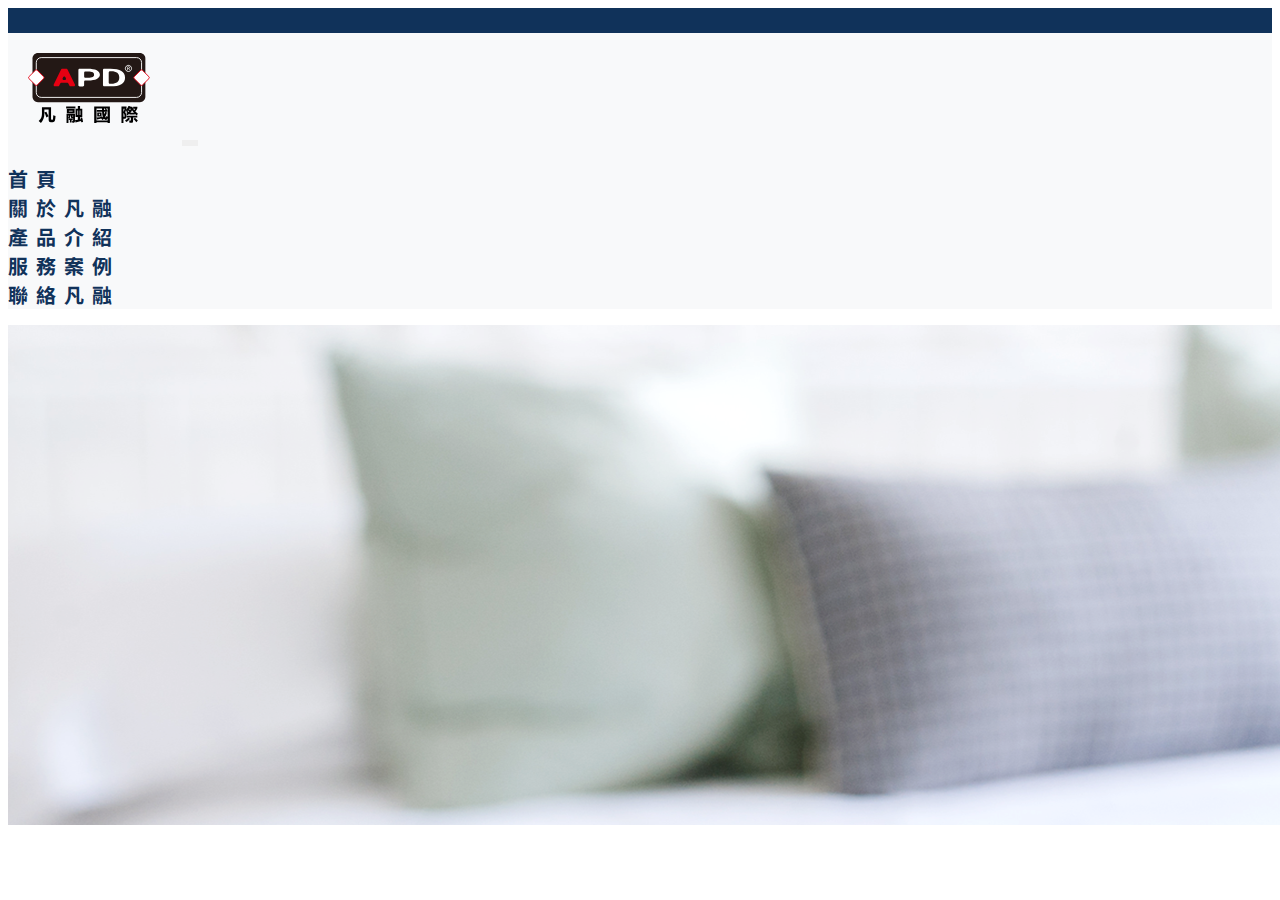
==== fanrong_about.html @ 2f9381a9 "1020 首頁電腦版完成" ====
<!DOCTYPE html>
<html lang="en">
  <head>
    <meta charset="UTF-8" />
    <meta name="viewport" content="width=device-width, initial-scale=1.0" />
    <link rel="stylesheet" href="./css/reset.css" />
    <link rel="preconnect" href="https://fonts.googleapis.com" />
    <link rel="preconnect" href="https://fonts.gstatic.com" crossorigin />
    <link
      href="https://fonts.googleapis.com/css2?family=Noto+Sans+TC:wght@300&display=swap"
      rel="stylesheet"
    />
    <link
      href="https://cdn.jsdelivr.net/npm/bootstrap@5.1.1/dist/css/bootstrap.min.css"
      rel="stylesheet"
      integrity="sha384-F3w7mX95PdgyTmZZMECAngseQB83DfGTowi0iMjiWaeVhAn4FJkqJByhZMI3AhiU"
      crossorigin="anonymous"
    />
    <link rel="stylesheet" href="./css/style.css" />
    <title>Document</title>
  </head>
  <body>
    <header>
      <div class="media_block">
        <div class="media_icon_top">
          <div>
            <a
              href="mailto:fanrong@fanrong.com.tw?subject=Feedback&body=Message"
              target="_blank"
            >
              <img src="./image/icon_letter.svg" alt="" />
            </a>
            <a href="https://maps.app.goo.gl/2EMKwdo58CiQbgun8" target="_blank">
              <img src="./image/icon_map.svg" alt="" />
            </a>
          </div>
          <div>
            <a
              href="https://www.facebook.com/profile.php?id=100057497887200&mibextid=LQQJ4d"
              target="_blank"
            >
              <img src="./image/icon_fb.svg" alt="" />
            </a>
            <a href="https://line.me/ti/p/~@a15678" target="_blank">
              <img src="./image/icon_line.svg" alt="" />
            </a>
            <a href="tel:0229015678" target="_blank">
              <img src="./image/icon_phone.svg" alt="" />
            </a>
          </div>
        </div>
      </div>

      <div class="navbar_block">
        <nav class="navbar navbar-expand-lg navbar-light bg-light">
          <div class="container-fluid">
            <a class="navbar-brand" href="#">
              <img src="./image/logo_header.svg" alt="" class="logo_top" />
            </a>
            <button
              class="navbar-toggler"
              type="button"
              data-bs-toggle="collapse"
              data-bs-target="#navbarNav"
              aria-controls="navbarNav"
              aria-expanded="false"
              aria-label="Toggle navigation"
            >
              <span class="navbar-toggler-icon"></span>
            </button>
            <div class="collapse navbar-collapse navbar" id="navbarNav">
              <ul class="navbar-nav">
                <li class="nav-item">
                  <a class="nav-link" href="fanrong_index..html">首頁</a>
                </li>
                <li class="nav-item">
                  <a class="nav-link" href="fanrong_about.html">關於凡融</a>
                </li>
                <li class="nav-item">
                  <a class="nav-link" href="fanrong_product.html">產品介紹</a>
                </li>
                <li class="nav-item">
                  <a class="nav-link" href="fanrong_service.html">服務案例</a>
                </li>
                <li class="nav-item">
                  <a class="nav-link" href="fanrong_contact.html">聯絡凡融</a>
                </li>
              </ul>
            </div>
          </div>
        </nav>
      </div>
    </header>

    <article>
      <!-- topBanner -->
      <section>
        <div class="allbanner">
          <div class="banner_img">
            <img src="./image/about_bg.png" alt="" />
          </div>
        </div>
      </section>
    </article>
  </body>
</html>
---- css/style.css ----
body {
  font-family: "Noto Sans TC", sans-serif;
  letter-spacing: 0.5rem;
  color: #10325a;
  /* background-color: #F8F9FA; */
}

header {
  /* background-color: #10325a; */
}

ol,
ul {
  padding: 0rem;
}

h4,
h5,
h6,
p {
  margin-top: 0;
  font-weight: bolder;
  margin-bottom: 0rem;
}

a{
  text-decoration: none;
}

a:hover{
  color: #5C636A;
}


.media_block {
  background-color: #10325a;
}

.navbar_block {
  background: #f8f9fa;
}

.navbar {
  width: 100%;
  /* max-width: 1600px; */
  /* margin: 0px 20px; */
}

.media_icon_top {
  width: 100%;
  /* background-color: rgb(241, 114, 114); */
  margin: 0px auto;
  display: flex;
  align-items: center;
  max-width: 1600px;
  justify-content: space-between;
}

.media_icon_top img {
  margin: 10px 10px;
  width: 27px;
}

.navbar {
}

.logo_top {
  height: 70px;
  margin: 20px;
}

.container-fluid {
  max-width: 1600px;
}

.navbar-expand-lg .navbar-collapse {
  justify-content: flex-end;
}

.navbar-light .navbar-nav .nav-link {
  color: #10325a;
  font-weight: bold;
  font-size: 20px;
}

.navbar-light .navbar-toggler-icon {
  background-image: url(../image/navbar.svg);
}

.navbar-light .navbar-toggler {
  color: rgba(0, 0, 0, 0);
  border-color: rgba(0, 0, 0, 0);
}

.container,
.container-fluid,
.container-lg,
.container-md,
.container-sm,
.container-xl,
.container-xxl {
  padding-right: var(--bs-gutter-x, 0rem);
  padding-left: var(--bs-gutter-x, 0rem);
}


/* content */

.line_blue_lg {
  background: #10325a;
  width: 330px;
  height: 6px;
}

.line_blue_md{
  background: #10325a;
  width: 218px;
  height: 6px;
}

.line_blue_st{
  background: #10325a;
  width: 130px;
  height: 2px;
}


/* footer */

footer {
  background-color: #10325a;
}

.footer_content {
  height: 100%;
  margin: auto;
  display: flex;
  align-items: center;
  min-height: 300px;
  justify-content: space-between;
  max-width: 1600px;
}

.logo_footer {
  display: flex;
  flex-direction: column;
  gap: 20px;
  align-items: center;
  margin: 20px;
}

.footer_allitem {
  display: flex;
  gap: 80px;
}

.footer_allitem li {
  color: #fff;
}

.item_a a {
  color: #fff;
  font-weight: bold;
  text-decoration: none;
  font-size: 18px;
}

.footer_media {
  margin: 20px;
}

.footer_media img {
  margin: 5px;
  width: 27px;
}

/* RWD */
@media only screen and (max-width: 1660px) {
}

@media only screen and (max-width: 1366px) {
  .footer_allitem {
    display: flex;
    gap: 60px;
  }
}

@media only screen and (max-width: 1266px) {
  .footer_content {
    flex-direction: column;
    gap: 20px;
  }
  .logo_footer {
    flex-direction: row;
    gap: 20px;
  }
  .footer_media {
    margin: 20px;
    margin-bottom: 40px;
  }

  .footer_allitem {
    display: flex;
    gap: 20px;
  }
}

@media only screen and (device-width: 1024px) and (device-height: 720px) {
}

@media only screen and (max-width: 991px) {
  .navbar {
    display: block;
    padding-top: 0rem;
    padding-bottom: 0rem;
  }

  .nav-item {
    border-bottom: 2px solid #fff;
    line-height: 40px;
  }
  .navbar-light .navbar-nav .nav-link {
    color: #ffffff;
    text-align: center;
  }

  .navbar-nav {
    /* text-align: center; */
    /* display: flex; */
    /* flex-direction: column; */
    /* padding-left: 0; */
    /* margin-bottom: 0; */
    /* list-style: none; */
    background-color: #10325a;
    /* color: #fff; */
  }

  /* footer */
  .footer_content {
  }
}

@media only screen and (max-width: 820px) {
  .logo_top {
    height: 50px;
    margin: 10px;
  }

  .logo_footer img {
    width: 100px;
  }
}

@media only screen and (min-width: 768px) and (min-height: 1024px) {
}

@media only screen and (max-width: 769px) {
  .item_a a {
    color: #fff;
    font-weight: bold;
    text-decoration: none;
    font-size: 16px;
  }
  .footer_allitem li {
    color: #fff;
    font-size: 14px;
  }
}

@media only screen and (max-width: 680px) {
  .footer_allitem {
    flex-direction: column;
  }
}

@media only screen and (max-width: 430px) {
}
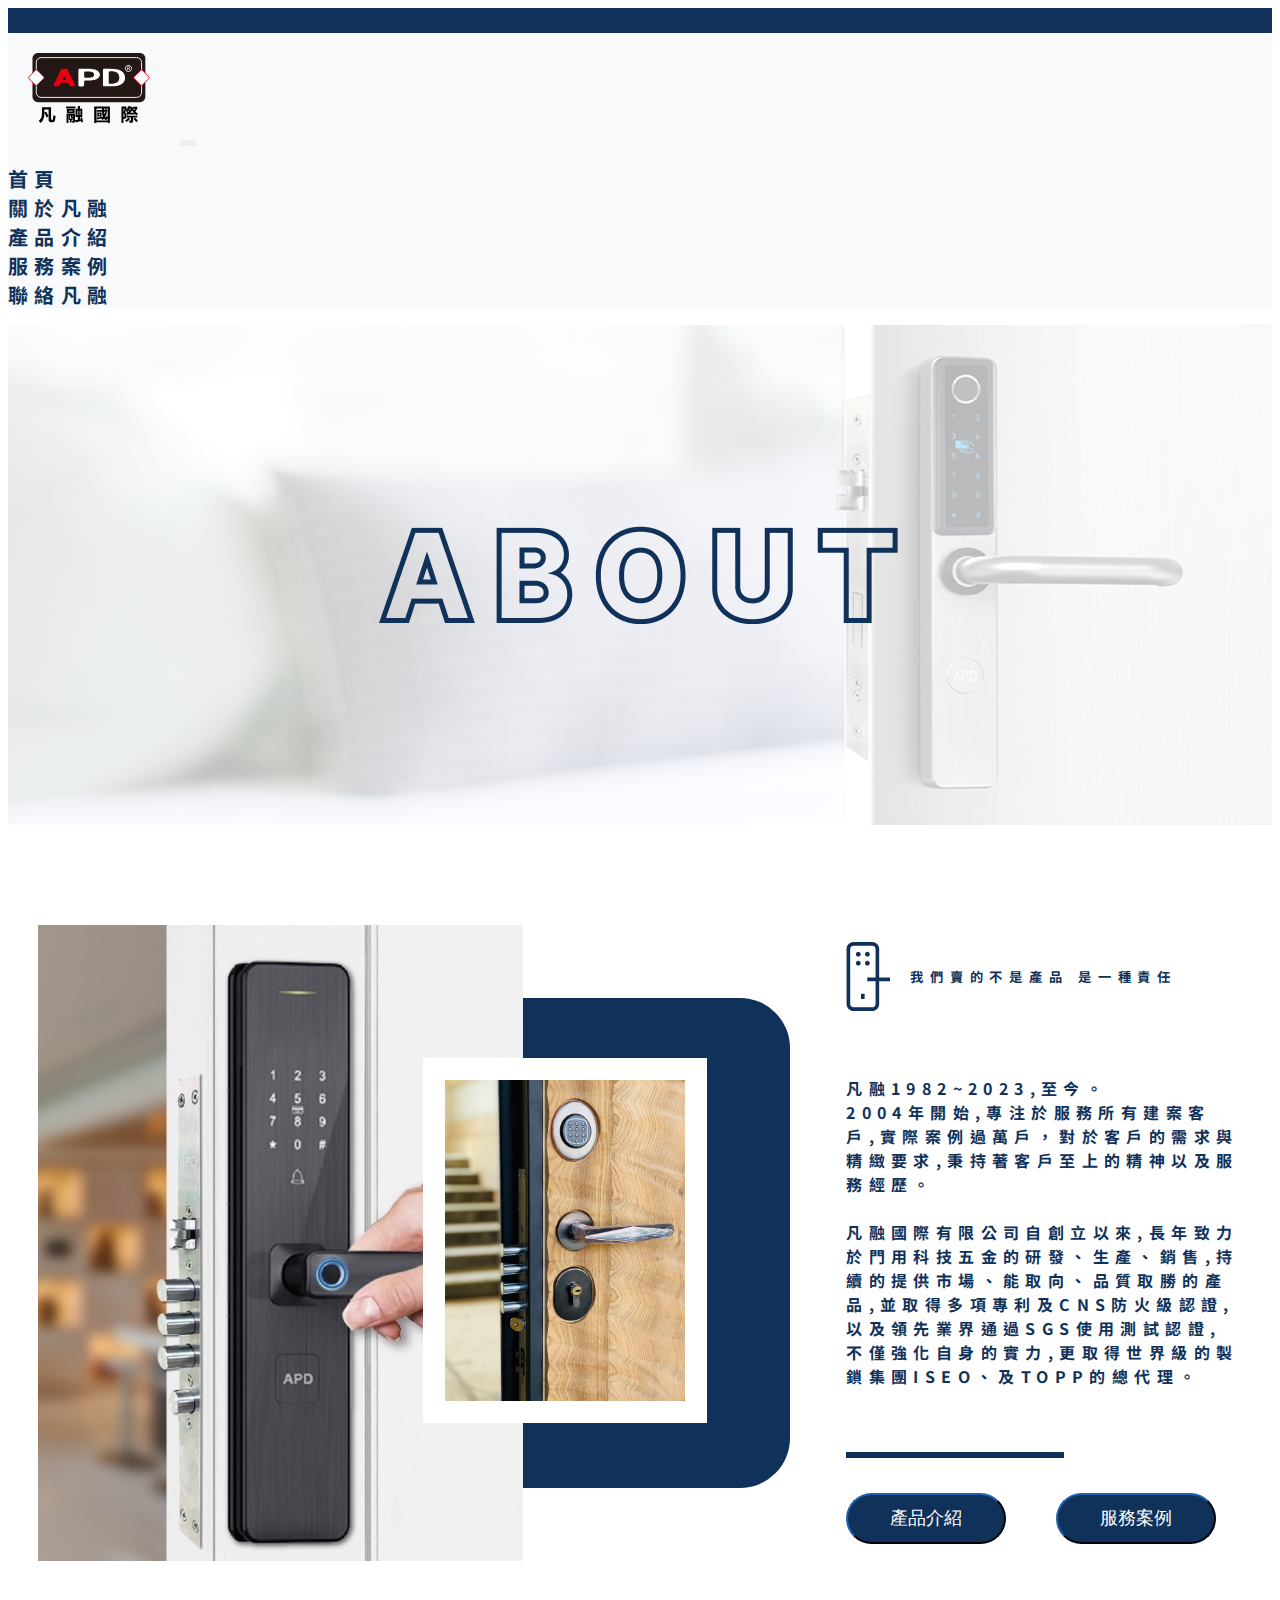
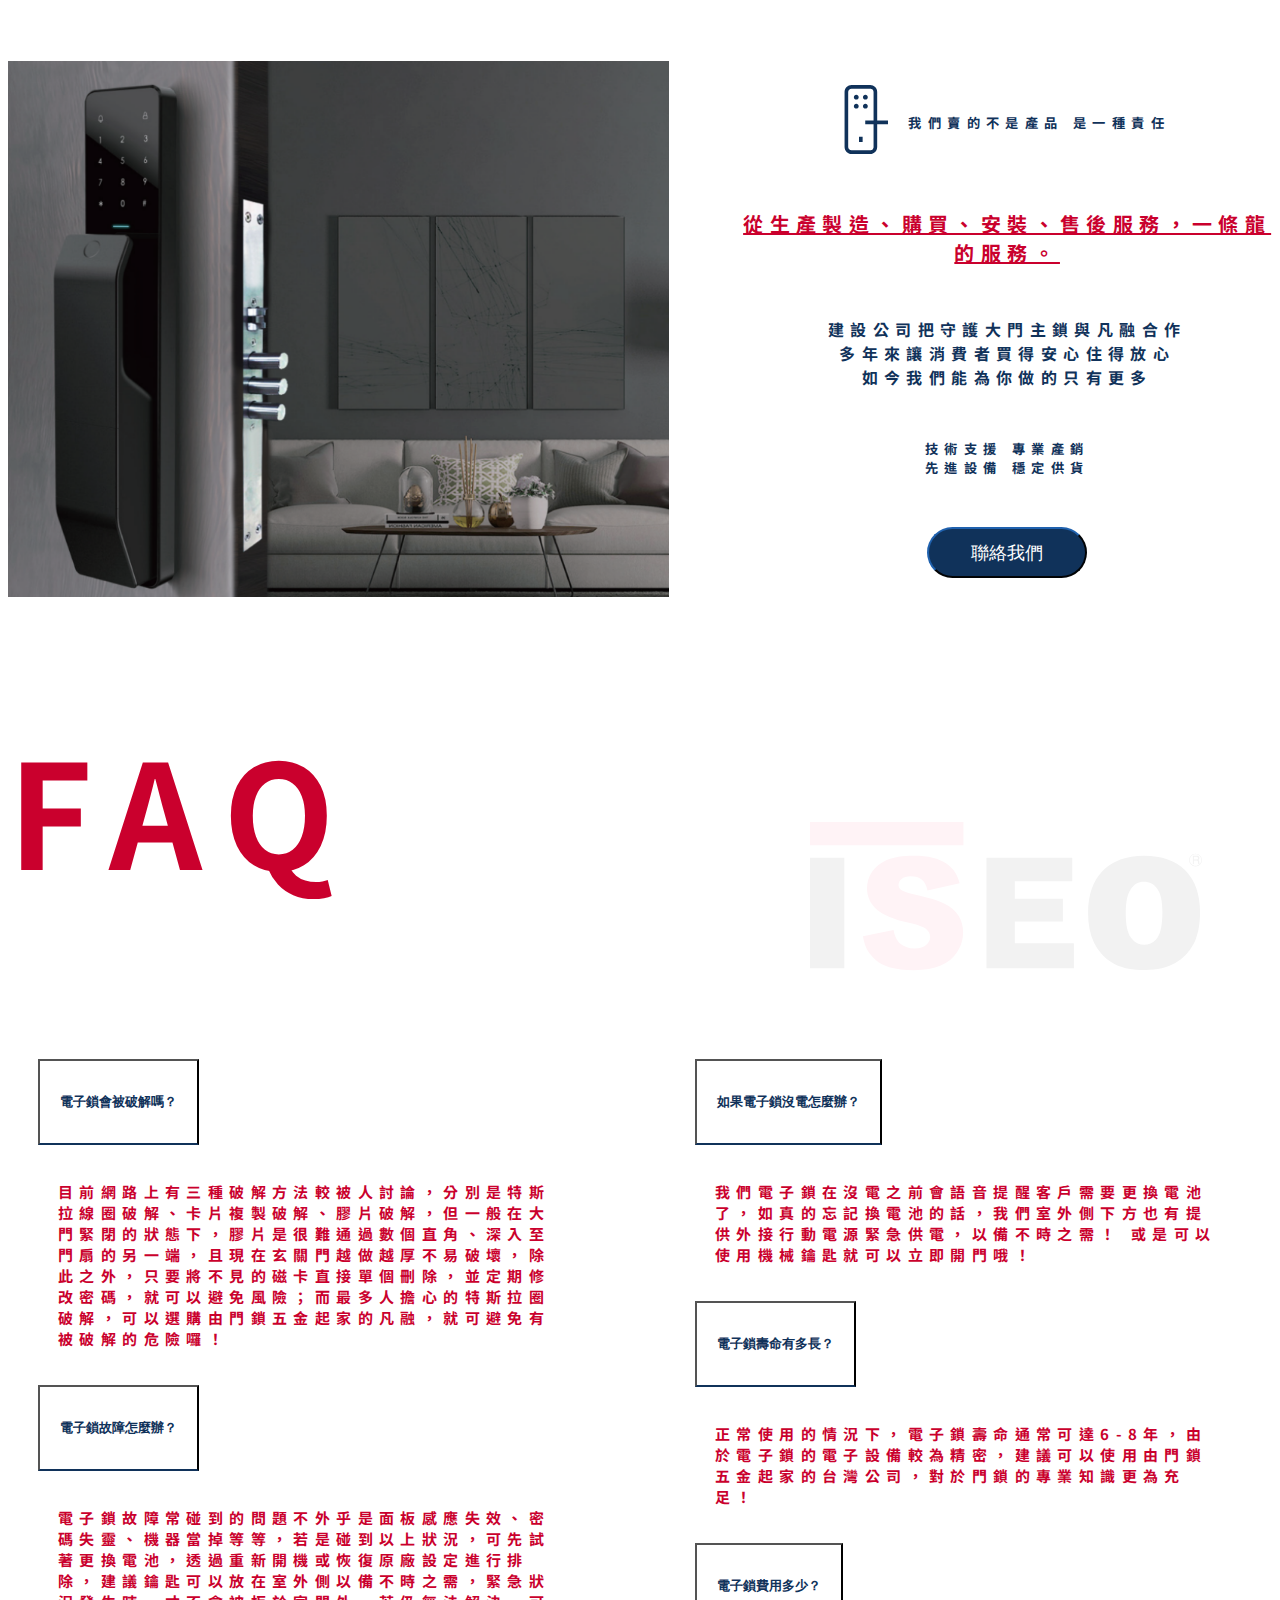
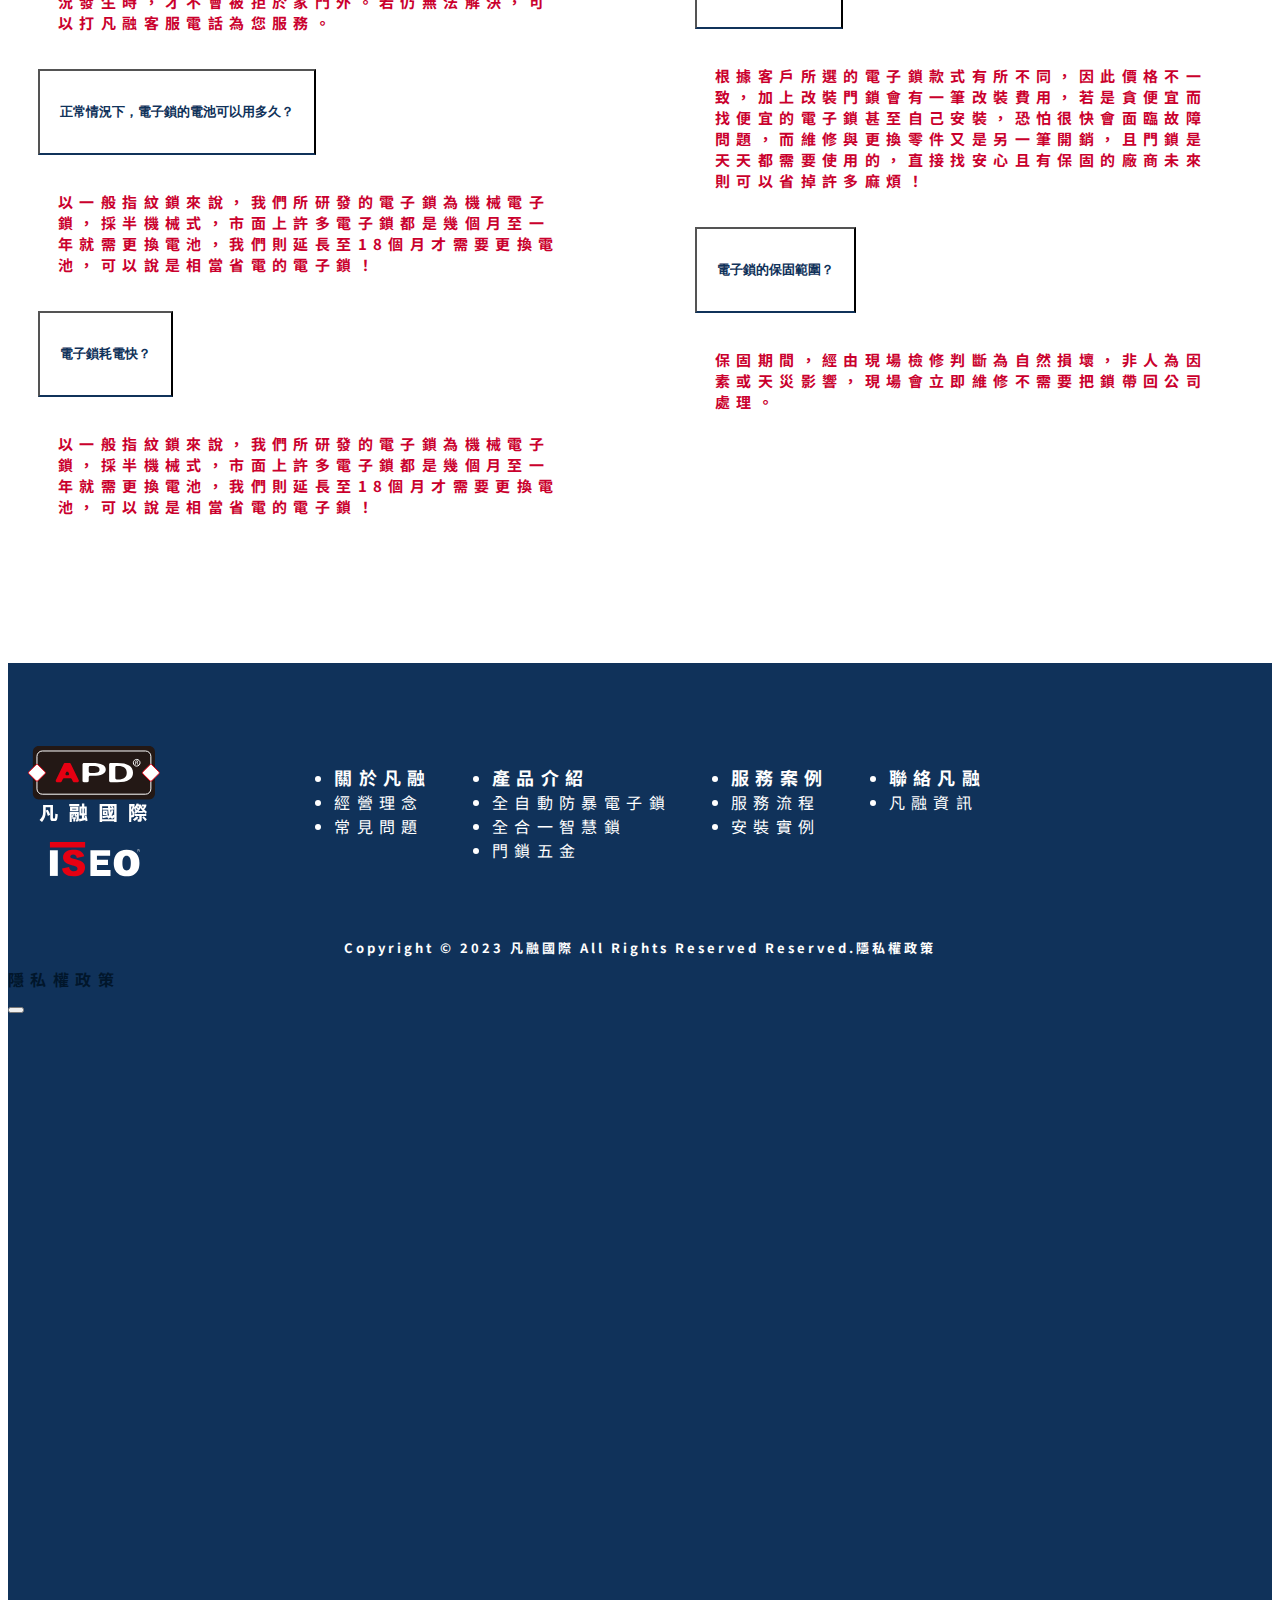
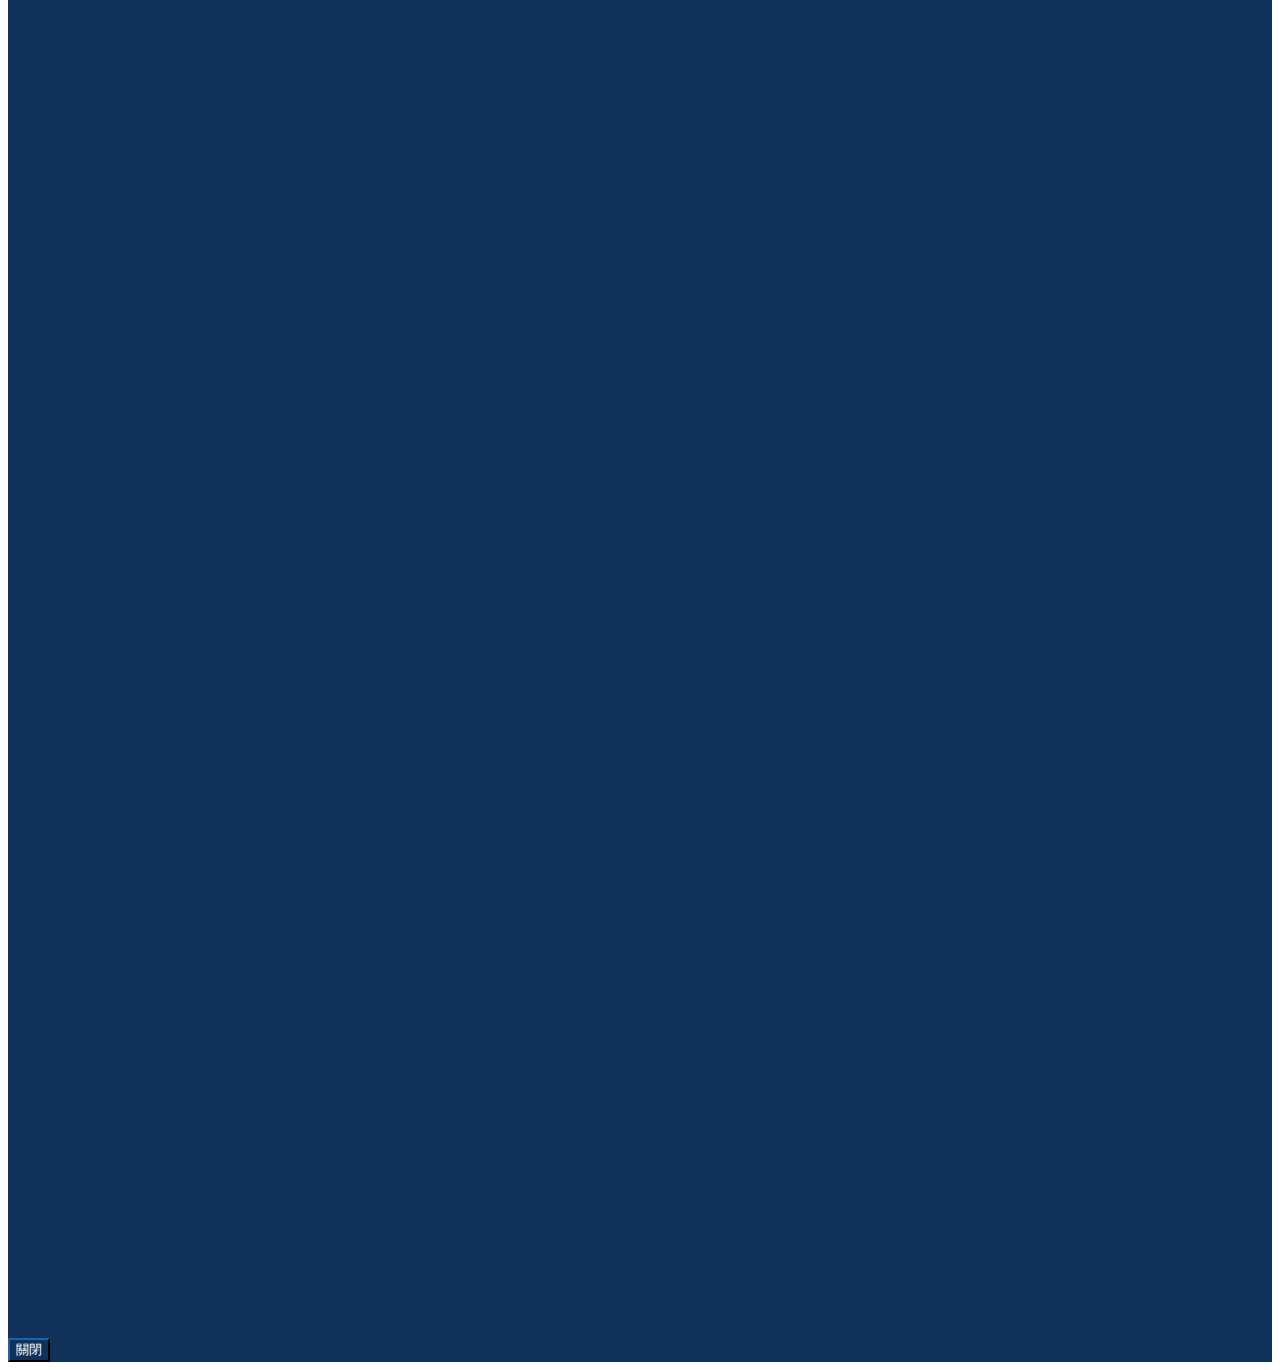
==== commit 6e1a70c4: "1023 service、about完成" ====
--- a/fanrong_about.html
+++ b/fanrong_about.html
@@ -17,6 +17,8 @@
       crossorigin="anonymous"
     />
     <link rel="stylesheet" href="./css/style.css" />
+    <link rel="stylesheet" href="./css/fanrong_about.css" />
+
     <title>Document</title>
   </head>
   <body>
@@ -96,11 +98,486 @@
       <!-- topBanner -->
       <section>
         <div class="allbanner">
-          <div class="banner_img">
-            <img src="./image/about_bg.png" alt="" />
+          <div class="banner_imgall">
+            <img src="./image/ABOUT.png" alt="" />
+          </div>
+        </div>
+      </section>
+
+      <!-- ABOUT -->
+      <section>
+        <div class="about_block">
+          <div class="about_img">
+            <img src="./image/index_about_lg.png" alt="" class="about_lg_img" />
+            <div class="blue_block">
+              <img
+                src="./image/index_about_sm.png"
+                alt=""
+                class="about_sm_img"
+              />
+            </div>
+          </div>
+          <div class="about_content">
+            <div class="about_title">
+              <img
+                src="./image/about_icon.svg"
+                alt=""
+                style="margin-right: 20px"
+              />
+              <h5>我們賣的不是產品 是一種責任</h5>
+            </div>
+            <p>
+              凡融1982~2023,至今。<br />2004年開始,專注於服務所有建案客戶,實際案例過萬戶，對於客戶的需求與精緻要求,秉持著客戶至上的精神以及服務經歷。<br /><br />凡融國際有限公司自創立以來,長年致力於門用科技五金的研發、生產、銷售,持續的提供市場、能取向、品質取勝的產品,並取得多項專利及CNS防火級認證,以及領先業界通過SGS使用測試認證,不僅強化自身的實力,更取得世界級的製鎖集團ISEO、及TOPP的總代理。
+            </p>
+            <div class="about_bottom">
+              <div class="line_blue_md"></div>
+              <div class="a_block">
+                <button type="button" class="btn btn-secondary btn-lg">
+                  產品介紹
+                </button>
+                <button type="button" class="btn btn-secondary btn-lg">
+                  服務案例
+                </button>
+              </div>
+            </div>
+          </div>
+        </div>
+      </section>
+
+      <!-- 聯絡凡融 -->
+      <section>
+        <div class="contact_content">
+          <div>
+            <img
+              src="./image/index_contact_img.png"
+              alt=""
+              class="contact_img"
+            />
+          </div>
+          <div class="contact_text">
+            <div class="contact_title">
+              <div>
+                <img
+                  src="./image/about_icon.svg"
+                  alt=""
+                  style="margin-right: 20px"
+                />
+              </div>
+              <h5>我們賣的不是產品 是一種責任</h5>
+            </div>
+
+            <h6>從生產製造、購買、安裝、售後服務，一條龍的服務。</h6>
+
+            <p>
+              建設公司把守護大門主鎖與凡融合作<br />多年來讓消費者買得安心住得放心<br />如今我們能為你做的只有更多
+            </p>
+            <h5>
+              技術支援 專業產銷<br />
+              先進設備 穩定供貨
+            </h5>
+            <button type="button" class="btn btn-secondary btn-lg E_position">
+              聯絡我們
+            </button>
+          </div>
+        </div>
+      </section>
+
+      <!-- QA -->
+      <section style="position: relative;max-width: 1900px;margin: auto;">
+        <div class="faq_content">
+          <div class="faq_title">
+            <h1>FAQ</h1>
+          </div>
+          <div class="accordion accordion-flush collapseAllitem" id="accordionFlushExample">
+            <!-- 左方下拉 -->
+            <div class="collapseLeft">
+              <div class="accordion-item">
+                <h2 class="accordion-header" id="flush-headingOne">
+                  <button
+                    class="accordion-button collapsed"
+                    type="button"
+                    data-bs-toggle="collapse"
+                    data-bs-target="#flush-collapseOne"
+                    aria-expanded="false"
+                    aria-controls="flush-collapseOne"
+                  >
+                    電子鎖會被破解嗎？
+                  </button>
+                </h2>
+                <div
+                  id="flush-collapseOne"
+                  class="accordion-collapse collapse"
+                  aria-labelledby="flush-headingOne"
+                  data-bs-parent="#accordionFlushExample"
+                >
+                  <div class="accordion-body">
+                    目前網路上有三種破解方法較被人討論，分別是特斯拉線圈破解、卡片複製破解、膠片破解，但一般在大門緊閉的狀態下，膠片是很難通過數個直角、深入至門扇的另一端，且現在玄關門越做越厚不易破壞，除此之外，只要將不見的磁卡直接單個刪除，並定期修改密碼，就可以避免風險；而最多人擔心的特斯拉圈破解，可以選購由門鎖五金起家的凡融，就可避免有被破解的危險囉！
+                  </div>
+                </div>
+              </div>
+              <div class="accordion-item">
+                <h2 class="accordion-header" id="flush-headingTwo">
+                  <button
+                    class="accordion-button collapsed"
+                    type="button"
+                    data-bs-toggle="collapse"
+                    data-bs-target="#flush-collapseTwo"
+                    aria-expanded="false"
+                    aria-controls="flush-collapseTwo"
+                  >
+                    電子鎖故障怎麼辦？
+                  </button>
+                </h2>
+                <div
+                  id="flush-collapseTwo"
+                  class="accordion-collapse collapse"
+                  aria-labelledby="flush-headingTwo"
+                  data-bs-parent="#accordionFlushExample"
+                >
+                  <div class="accordion-body">
+                    電子鎖故障常碰到的問題不外乎是面板感應失效、密碼失靈、機器當掉等等，若是碰到以上狀況，可先試著更換電池，透過重新開機或恢復原廠設定進行排除，建議鑰匙可以放在室外側以備不時之需，緊急狀況發生時，才不會被拒於家門外。若仍無法解決，可以打凡融客服電話為您服務。
+                  </div>
+                </div>
+              </div>
+              <div class="accordion-item">
+                <h2 class="accordion-header" id="flush-headingThree">
+                  <button
+                    class="accordion-button collapsed"
+                    type="button"
+                    data-bs-toggle="collapse"
+                    data-bs-target="#flush-collapseThree"
+                    aria-expanded="false"
+                    aria-controls="flush-collapseThree"
+                  >
+                    正常情況下，電子鎖的電池可以用多久？
+                  </button>
+                </h2>
+                <div
+                  id="flush-collapseThree"
+                  class="accordion-collapse collapse"
+                  aria-labelledby="flush-headingThree"
+                  data-bs-parent="#accordionFlushExample"
+                >
+                  <div class="accordion-body">
+                    以一般指紋鎖來說，我們所研發的電子鎖為機械電子鎖，採半機械式，市面上許多電子鎖都是幾個月至一年就需更換電池，我們則延長至18個月才需要更換電池，可以說是相當省電的電子鎖！
+                  </div>
+                </div>
+              </div>
+              <div class="accordion-item">
+                <h2 class="accordion-header" id="flush-headingFore">
+                  <button
+                    class="accordion-button collapsed"
+                    type="button"
+                    data-bs-toggle="collapse"
+                    data-bs-target="#flush-collapseFore"
+                    aria-expanded="false"
+                    aria-controls="flFore"
+                  >
+                    電子鎖耗電快？
+                  </button>
+                </h2>
+                <div
+                  id="flush-collapseFore"
+                  class="accordion-collapse collapse"
+                  aria-labelledby="flush-headingFore"
+                  data-bs-parent="#accordionFlushExample"
+                >
+                  <div class="accordion-body">
+                    以一般指紋鎖來說，我們所研發的電子鎖為機械電子鎖，採半機械式，市面上許多電子鎖都是幾個月至一年就需更換電池，我們則延長至18個月才需要更換電池，可以說是相當省電的電子鎖！
+                  </div>
+                </div>
+              </div>
+            </div>
+            <!-- 右方下拉 -->
+            <div class="collapseRight">
+              <img src="./image/ISEO.svg" alt="" class="bgi_ISEO">
+              <div class="accordion-item">
+                <h2 class="accordion-header" id="flush-headingFive">
+                  <button
+                    class="accordion-button collapsed"
+                    type="button"
+                    data-bs-toggle="collapse"
+                    data-bs-target="#flush-collapseFive"
+                    aria-expanded="false"
+                    aria-controls="flush-collapseFive"
+                  >
+                    如果電子鎖沒電怎麼辦？
+                  </button>
+                </h2>
+                <div
+                  id="flush-collapseFive"
+                  class="accordion-collapse collapse"
+                  aria-labelledby="flush-headingFive"
+                  data-bs-parent="#accordionFlushExample"
+                >
+                  <div class="accordion-body">
+                    我們電子鎖在沒電之前會語音提醒客戶需要更換電池了，如真的忘記換電池的話，我們室外側下方也有提供外接行動電源緊急供電，以備不時之需！
+                    或是可以使用機械鑰匙就可以立即開門哦！
+                  </div>
+                </div>
+              </div>
+              <div class="accordion-item">
+                <h2 class="accordion-header" id="flush-headingSix">
+                  <button
+                    class="accordion-button collapsed"
+                    type="button"
+                    data-bs-toggle="collapse"
+                    data-bs-target="#flush-collapseSix"
+                    aria-expanded="false"
+                    aria-controls="flush-collapseSix"
+                  >
+                    電子鎖壽命有多長？
+                  </button>
+                </h2>
+                <div
+                  id="flush-collapseSix"
+                  class="accordion-collapse collapse"
+                  aria-labelledby="flush-headingSix"
+                  data-bs-parent="#accordionFlushExample"
+                >
+                  <div class="accordion-body">
+                    正常使用的情況下，電子鎖壽命通常可達6-8年，由於電子鎖的電子設備較為精密，建議可以使用由門鎖五金起家的台灣公司，對於門鎖的專業知識更為充足！
+                  </div>
+                </div>
+              </div>
+              <div class="accordion-item">
+                <h2 class="accordion-header" id="flush-headingSeven">
+                  <button
+                    class="accordion-button collapsed"
+                    type="button"
+                    data-bs-toggle="collapse"
+                    data-bs-target="#flush-collapseSeven"
+                    aria-expanded="false"
+                    aria-controls="flush-collapseSeven"
+                  >
+                    電子鎖費用多少？
+                  </button>
+                </h2>
+                <div
+                  id="flush-collapseSeven"
+                  class="accordion-collapse collapse"
+                  aria-labelledby="flush-headingSeven"
+                  data-bs-parent="#accordionFlushExample"
+                >
+                  <div class="accordion-body">
+                    根據客戶所選的電子鎖款式有所不同，因此價格不一致，加上改裝門鎖會有一筆改裝費用，若是貪便宜而找便宜的電子鎖甚至自己安裝，恐怕很快會面臨故障問題，而維修與更換零件又是另一筆開銷，且門鎖是天天都需要使用的，直接找安心且有保固的廠商未來則可以省掉許多麻煩！
+                  </div>
+                </div>
+              </div>
+              <div class="accordion-item">
+                <h2 class="accordion-header" id="flush-headingEight">
+                  <button
+                    class="accordion-button collapsed"
+                    type="button"
+                    data-bs-toggle="collapse"
+                    data-bs-target="#flush-collapseEight"
+                    aria-expanded="false"
+                    aria-controls="flEight"
+                  >
+                    電子鎖的保固範圍？
+                  </button>
+                </h2>
+                <div
+                  id="flush-collapseEight"
+                  class="accordion-collapse collapse"
+                  aria-labelledby="flush-headingEight"
+                  data-bs-parent="#accordionFlushExample"
+                >
+                  <div class="accordion-body">
+                    保固期間，經由現場檢修判斷為自然損壞，非人為因素或天災影響，現場會立即維修不需要把鎖帶回公司處理。
+                  </div>
+                </div>
+              </div>
+            </div>
           </div>
         </div>
       </section>
     </article>
+    <footer>
+      <div class="footer_content">
+        <div class="logo_footer">
+          <img src="./image/logo_footer.svg" alt="" />
+          <img src="./image/logo_footer2.svg" alt="" />
+        </div>
+
+        <div class="footer_allitem">
+          <div class="footer_item1 item_a">
+            <ul>
+              <li><a href="#">關於凡融</a></li>
+              <li>經營理念</li>
+              <li>常見問題</li>
+            </ul>
+          </div>
+          <div class="footer_item2 item_a">
+            <ul>
+              <li><a href="#">產品介紹</a></li>
+              <li>全自動防暴電子鎖</li>
+              <li>全合一智慧鎖</li>
+              <li>門鎖五金</li>
+            </ul>
+          </div>
+
+          <div class="footer_item3 item_a">
+            <ul>
+              <li><a href="#">服務案例</a></li>
+              <li>服務流程</li>
+              <li>安裝實例</li>
+            </ul>
+          </div>
+
+          <div class="footer_item4 item_a">
+            <ul>
+              <li><a href="#">聯絡凡融</a></li>
+              <li>凡融資訊</li>
+            </ul>
+          </div>
+        </div>
+
+        <div class="footer_media">
+          <a
+            href="mailto:fanrong@fanrong.com.tw?subject=Feedback&body=Message"
+            target="_blank"
+          >
+            <img src="./image/icon_letter.svg" alt="" />
+          </a>
+          <a href="https://maps.app.goo.gl/2EMKwdo58CiQbgun8" target="_blank">
+            <img src="./image/icon_map.svg" alt="" />
+          </a>
+          <a
+            href="https://www.facebook.com/profile.php?id=100057497887200&mibextid=LQQJ4d"
+            target="_blank"
+          >
+            <img src="./image/icon_fb.svg" alt="" />
+          </a>
+          <a href="https://line.me/ti/p/~@a15678" target="_blank">
+            <img src="./image/icon_line.svg" alt="" />
+          </a>
+          <a href="tel:0229015678" target="_blank">
+            <img src="./image/icon_phone.svg" alt="" />
+          </a>
+        </div>
+      </div>
+      <div class="footer_4">
+        <p
+          class="cursor_pointer"
+          data-bs-toggle="modal"
+          data-bs-target="#staticBackdrop"
+          style="
+            font-size: 13px;
+            font-weight: bold;
+            font-family: 'Noto Sans TC', sans-serif;
+            color: #ffffff;
+            cursor: pointer;
+            display: flex;
+            justify-content: center;
+            margin: 0;
+            padding: 5px;
+            letter-spacing: 3px;
+            text-align: center;
+            padding-bottom: 10px;
+            margin-top: -30px;
+          "
+        >
+          Copyright © 2023 凡融國際 All Rights Reserved Reserved.隱私權政策
+        </p>
+      </div>
+      <!--隱私權政策-->
+      <div
+        class="modal fade"
+        id="staticBackdrop"
+        data-bs-backdrop="static"
+        data-bs-keyboard="false"
+        tabindex="-1"
+        aria-labelledby="staticBackdropLabel"
+        aria-hidden="true"
+      >
+        <div class="modal-dialog modal-xl">
+          <div class="modal-content">
+            <div class="modal-header">
+              <h5
+                class="modal-title"
+                style="
+                  font-size: 16px;
+                  color: #01162b;
+                  font-weight: bold;
+                  font-family: 'Noto Sans TC', sans-serif;
+                "
+                id="staticBackdropLabel"
+              >
+                隱私權政策
+              </h5>
+              <button
+                type="button"
+                class="btn-close"
+                data-bs-dismiss="modal"
+                aria-label="Close"
+              ></button>
+            </div>
+            <div class="modal-body">
+              <p style="font-weight: bold">
+                非常歡迎您光臨「凡融國際有限公司」（以下簡稱本網站），為了讓您能夠安心的使用本網站的各項服務與資訊，特此向您說明本網站的隱私權保護政策，以保障您的權益，請您詳閱下列內容：<br /><br /><br /><br />
+                一、隱私權保護政策的適用範圍<br /><br />
+                隱私權保護政策內容，包括本網站如何處理在您使用網站服務時收集到的個人識別資料。隱私權保護政策不適用於本網站以外的相關連結網站，也不適用於非本網站所委託或參與管理的人員。<br /><br /><br /><br />
+                二、個人資料的蒐集、處理及利用方式<br /><br />
+                •
+                當您造訪本網站或使用本網站所提供之功能服務時，我們將視該服務功能性質，請您提供必要的個人資料，並在該特定目的範圍內處理及利用您的個人資料；非經您書面同意，本網站不會將個人資料用於其他用途。<br /><br />
+                •
+                本網站在您使用服務信箱、問卷調查等互動性功能時，會保留您所提供的姓名、電子郵件地址、聯絡方式及使用時間等。<br /><br />
+                • 於一般瀏覽時，伺服器會自行記錄相關行徑，包括您使用連線設備的
+                IP
+                位址、使用時間、使用的瀏覽器、瀏覽及點選資料記錄等，做為我們增進網站服務的參考依據，此記錄為內部應用，決不對外公佈。<br /><br />
+                •
+                為提供精確的服務，我們會將收集的問卷調查內容進行統計與分析，分析結果之統計數據或說明文字呈現，除供內部研究外，我們會視需要公佈統計數據及說明文字，但不涉及特定個人之資料。<br /><br />
+                •
+                您可以隨時向我們提出請求，以更正或刪除本網站所蒐集您錯誤或不完整的個人資料。<br /><br /><br /><br />
+                三、資料之保護<br /><br />
+                •
+                本網站主機均設有防火牆、防毒系統等相關的各項資訊安全設備及必要的安全防護措施，加以保護網站及您的個人資料採用嚴格的保護措施，只由經過授權的人員才能接觸您的個人資料，相關處理人員皆簽有保密合約，如有違反保密義務者，將會受到相關的法律處分。<br /><br />
+                •
+                如因業務需要有必要委託其他單位提供服務時，本網站亦會嚴格要求其遵守保密義務，並且採取必要檢查程序以確定其將確實遵守。<br /><br /><br /><br />
+                四、網站對外的相關連結<br /><br />
+                本網站的網頁提供其他網站的網路連結，您也可經由本網站所提供的連結，點選進入其他網站。但該連結網站不適用本網站的隱私權保護政策，您必須參考該連結網站中的隱私權保護政策。<br /><br /><br /><br />
+                五、與第三人共用個人資料之政策<br /><br />
+                本網站絕不會提供、交換、出租或出售任何您的個人資料給其他個人、團體、私人企業或公務機關，但有法律依據或合約義務者，不在此限。<br /><br />
+                前項但書之情形包括不限於：<br /><br />
+                • 經由您書面同意。<br /><br />
+                • 法律明文規定。<br /><br />
+                • 為免除您生命、身體、自由或財產上之危險。<br /><br />
+                •
+                與公務機關或學術研究機構合作，基於公共利益為統計或學術研究而有必要，且資料經過提供者處理或蒐集者依其揭露方式無從識別特定之當事人。<br /><br />
+                •
+                當您在網站的行為，違反服務條款或可能損害或妨礙網站與其他使用者權益或導致任何人遭受損害時，經網站管理單位研析揭露您的個人資料是為了辨識、聯絡或採取法律行動所必要者。<br /><br />
+                • 有利於您的權益。<br /><br />
+                •
+                本網站委託廠商協助蒐集、處理或利用您的個人資料時，將對委外廠商或個人善盡監督管理之責。<br /><br /><br /><br />
+                六、Cookie 之使用<br /><br />
+                為了提供您最佳的服務，本網站會在您的電腦中放置並取用我們的
+                Cookie，若您不願接受 Cookie
+                的寫入，您可在您使用的瀏覽器功能項中設定隱私權等級為高，即可拒絕
+                Cookie 的寫入，但可能會導致網站某些功能無法正常執行 。<br /><br />
+                七、隱私權保護政策之修正<br /><br />
+                本網站隱私權保護政策將因應需求隨時進行修正，修正後的條款將刊登於網站上。
+              </p>
+            </div>
+            <div class="modal-footer">
+              <button
+                type="button"
+                class="btn btn-secondary"
+                data-bs-dismiss="modal"
+              >
+                關閉
+              </button>
+            </div>
+          </div>
+        </div>
+      </div>
+    </footer>
+    <script src="./js/swiper-bundle.js"></script>
+    <script src="./js/fanrong_index.js"></script>
+    <script
+      src="https://cdn.jsdelivr.net/npm/bootstrap@5.1.1/dist/js/bootstrap.bundle.min.js"
+      integrity="sha384-/bQdsTh/da6pkI1MST/rWKFNjaCP5gBSY4sEBT38Q/9RBh9AH40zEOg7Hlq2THRZ"
+      crossorigin="anonymous"
+    ></script>
   </body>
 </html>
--- a/css/style.css
+++ b/css/style.css
@@ -1,6 +1,6 @@
 body {
   font-family: "Noto Sans TC", sans-serif;
-  letter-spacing: 0.5rem;
+  letter-spacing: 0.4rem;
   color: #10325a;
   /* background-color: #F8F9FA; */
 }
@@ -23,14 +23,15 @@
   margin-bottom: 0rem;
 }
 
-a{
+a {
   text-decoration: none;
-}
-
-a:hover{
-  color: #5C636A;
-}
-
+  color: #10325a;
+  font-weight: 800;
+}
+
+a:hover {
+  color: #5c636a;
+}
 
 .media_block {
   background-color: #10325a;
@@ -102,7 +103,20 @@
   padding-right: var(--bs-gutter-x, 0rem);
   padding-left: var(--bs-gutter-x, 0rem);
 }
-
+/* banner_img */
+
+.allbanner {
+  width: 100%;
+  height: 500px;
+  display: flex;
+  align-items: center;
+  justify-content: center;
+}
+
+.banner_imgall img {
+  width: 100%;
+  height: 100%;
+}
 
 /* content */
 
@@ -112,19 +126,214 @@
   height: 6px;
 }
 
-.line_blue_md{
+.line_blue_md {
   background: #10325a;
   width: 218px;
   height: 6px;
 }
 
-.line_blue_st{
+.line_blue_st {
   background: #10325a;
   width: 130px;
   height: 2px;
 }
 
-
+/* 關於凡融 */
+.about_block {
+  max-width: 1600px;
+  margin: 100px auto;
+  display: flex;
+  justify-content: space-between;
+}
+
+.about_img {
+  display: flex;
+  align-items: center;
+  margin-left: 30px;
+}
+
+.blue_out {
+}
+
+.blue_block {
+  background: #10325a;
+  width: 100%;
+  padding: 60px 0;
+  padding-left: 0px;
+  border-radius: 0 50px 50px 0;
+}
+
+.about_lg_img {
+  width: 100%;
+}
+
+.about_sm_img {
+  width: 90%;
+  border: solid 22px #fff;
+  margin-left: -100px;
+  /* position: relative; */
+  /* left: -3%; */
+  /* margin: 50px; */
+  padding: -10px;
+}
+
+.about_content {
+  width: 33%;
+  display: flex;
+  flex-direction: column;
+  justify-content: space-around;
+  gap: 30px;
+  margin-right: 30px;
+}
+.about_title {
+  display: flex;
+  align-items: center;
+  position: relative;
+}
+
+.about_title h5 {
+  font-weight: bold;
+  letter-spacing: 6.75px;
+}
+
+.a_block {
+  display: flex;
+  margin-top: 35px;
+  gap: 50px;
+}
+
+.btn-group-lg > .btn,
+.btn-lg {
+  padding: 0.7rem 0.5rem;
+  font-size: 18px;
+  border-radius: 2.2rem;
+  width: 160px;
+}
+
+.btn-secondary {
+  color: #fff;
+  background-color: #10325a;
+  border-color: #10325a;
+}
+
+/* 聯絡凡融 */
+.contact_content {
+  display: flex;
+  max-width: 1800px;
+  margin: 100px auto;
+  justify-content: flex-start;
+  /* gap: 60px; */
+  align-items: center;
+  /* overflow: hidden; */
+  position: relative;
+}
+
+.contact_img {
+  width: 100%;
+}
+
+.contact_text {
+  display: flex;
+  flex-direction: column;
+  align-items: center;
+  gap: 50px;
+  width: 50%;
+}
+
+.contact_title {
+  display: flex;
+  align-items: center;
+}
+
+.contact_text h6 {
+  color: #ca002d;
+  font-size: 20px;
+  text-decoration: underline;
+  text-align: center;
+}
+
+.contact_text p {
+  text-align: center;
+}
+
+/* QA */
+
+.faq_content {
+  max-width: 1500px;
+  margin: 100px auto;
+}
+.accordion-flush .accordion-item {
+  /* width: 40%; */
+  border: none;
+}
+
+.accordion-button {
+  color: #10325a;
+  font-weight: bold;
+}
+
+.faq_title h1 {
+  color: #ca002d;
+  font-size: 145px;
+  letter-spacing: 23px;
+  font-weight: bold;
+}
+
+.accordion-button:not(.collapsed) {
+  color: #ca002d;
+  background-color: transparent;
+  box-shadow: none;
+}
+
+.accordion-button:focus {
+  z-index: 3;
+  border-color: #ca002d;
+  outline: 0;
+  box-shadow: none;
+}
+
+.accordion-button::after {
+  background-image: url(../image/under_bottom.svg);
+}
+
+.accordion-button:not(.collapsed)::after {
+  background-image: url(../image/up_bottom.svg);
+  transform: rotate(180deg);
+}
+
+.accordion-body {
+  padding: 1rem 1.25rem;
+  font-weight: bold;
+  font-size: 15px;
+  color: #ca002d;
+  position: relative;
+  z-index: 12;
+}
+.accordion-flush .accordion-item .accordion-button {
+  border-radius: 0;
+  border-bottom: 2px solid #10325a;
+  padding: 2rem 1.25rem;
+  background-color: transparent;
+}
+
+.collapseAllitem {
+  display: flex;
+  justify-content: center;
+  gap: 50px;
+}
+
+.collapseLeft,
+.collapseRight {
+  width: 50%;
+  margin: 30px;
+}
+
+.bgi_ISEO {
+  position: absolute;
+  top: 120px;
+  width: 31%;
+  right: 70px;
+}
 /* footer */
 
 footer {
@@ -179,6 +388,24 @@
 }
 
 @media only screen and (max-width: 1366px) {
+  .about_block {
+    max-width: 1600px;
+    margin: 100px auto;
+    display: flex;
+    justify-content: space-around;
+  }
+
+  .blue_block {
+    width: 33%;
+  }
+
+  .about_lg_img {
+    width: 60%;
+  }
+
+  .contact_img {
+    width: 90%;
+  }
   .footer_allitem {
     display: flex;
     gap: 60px;
@@ -186,6 +413,15 @@
 }
 
 @media only screen and (max-width: 1266px) {
+  .line_blue_lg {
+    width: 250px;
+  }
+  .about_lg_img {
+    width: 50%;
+  }
+  .contact_img {
+    width: 80%;
+  }
   .footer_content {
     flex-direction: column;
     gap: 20px;
@@ -205,7 +441,43 @@
   }
 }
 
-@media only screen and (device-width: 1024px) and (device-height: 720px) {
+@media only screen and (max-width: 1024px) {
+  .banner_imgall {
+    width: 40%;
+  }
+  .about_content {
+    width: 36%;
+  }
+  .about_lg_img {
+    width: 65%;
+  }
+  .blue_block  {
+    width: 30%;
+  }
+  .about_sm_img {
+    width: 120%;
+    border: solid 16px #fff;
+    margin-left: -85px;
+  }
+  .blue_block {
+    width: 29%;
+  }
+  .contact_text {
+    width: 60%;
+  }
+  .contact_img {
+    width: 85%;
+  }
+
+  /* faq */
+  .collapseLeft,
+  .collapseRight {
+    width: 50%;
+    margin: 10px;
+  }
+  .collapseAllitem {
+    gap: 0px;
+  }
 }
 
 @media only screen and (max-width: 991px) {
@@ -235,8 +507,23 @@
     /* color: #fff; */
   }
 
-  /* footer */
-  .footer_content {
+  .line_blue_lg {
+    width: 220px;
+  }
+  .about_sm_img  {
+    width: 90%;
+    padding: -10px;
+  }
+
+  .about_content  {
+    width: 40%;
+  }
+
+  .contact_img {
+    width: 90%;
+  }
+  .contact_text {
+    width: 70%;
   }
 }
 
@@ -249,12 +536,25 @@
   .logo_footer img {
     width: 100px;
   }
+
+  /* faq */
+  .collapseLeft,
+  .collapseRight {
+    width: 50%;
+    margin: 10px;
+  }
+  .collapseAllitem {
+    gap: 0px;
+  }
 }
 
 @media only screen and (min-width: 768px) and (min-height: 1024px) {
 }
 
 @media only screen and (max-width: 769px) {
+  .banner_imgall {
+    width: 50%;
+  }
   .item_a a {
     color: #fff;
     font-weight: bold;
@@ -265,13 +565,67 @@
     color: #fff;
     font-size: 14px;
   }
+  /* faq */
+  .faq_title h1 {
+    font-size: 105px;
+    text-align: center;
+    margin-bottom: 2.5rem;
+    margin-left: 32px;
+  }
+  .collapseAllitem {
+    gap: 0px;
+    flex-direction: column;
+    align-items: center;
+  }
+  .collapseLeft,
+  .collapseRight {
+    width: 90%;
+    margin: 0px;
+  }
+  .bgi_ISEO {
+    position: absolute;
+    top: 740px;
+    width: 45%;
+    right: 70px;
+}
 }
 
 @media only screen and (max-width: 680px) {
+  .about_block {
+    align-items: center;
+    flex-direction: column;
+    gap: 80px;
+  }
+  .about_content {
+    width: 87%;
+    margin-right: 0px;
+  }
+  .contact_content {
+    flex-direction: column;
+    gap: 30px;
+  }
+  .contact_img {
+    width: 100%;
+  }
+  .contact_text {
+    width: 90%;
+  }
   .footer_allitem {
     flex-direction: column;
   }
 }
 
-@media only screen and (max-width: 430px) {
-}
+@media only screen and (max-width: 500px) {
+  .banner_imgall {
+    width: 80%;
+  }
+  .line_blue_lg {
+    width: 80px;
+  }
+
+  .about_sm_img {
+    width: 120%;
+    border: solid 10px #fff;
+    margin-left: -55px;
+  }
+}
--- a/css/fanrong_about.css
+++ b/css/fanrong_about.css
@@ -0,0 +1,10 @@
+.allbanner {
+  background-image: linear-gradient(
+      rgba(255, 255, 255, 0.7),
+      rgba(255, 255, 255, 0.7)
+    ),
+    url(../image/about_bg.png);
+  background-size: cover;
+  background-repeat: no-repeat;
+  background-position: 75%
+}
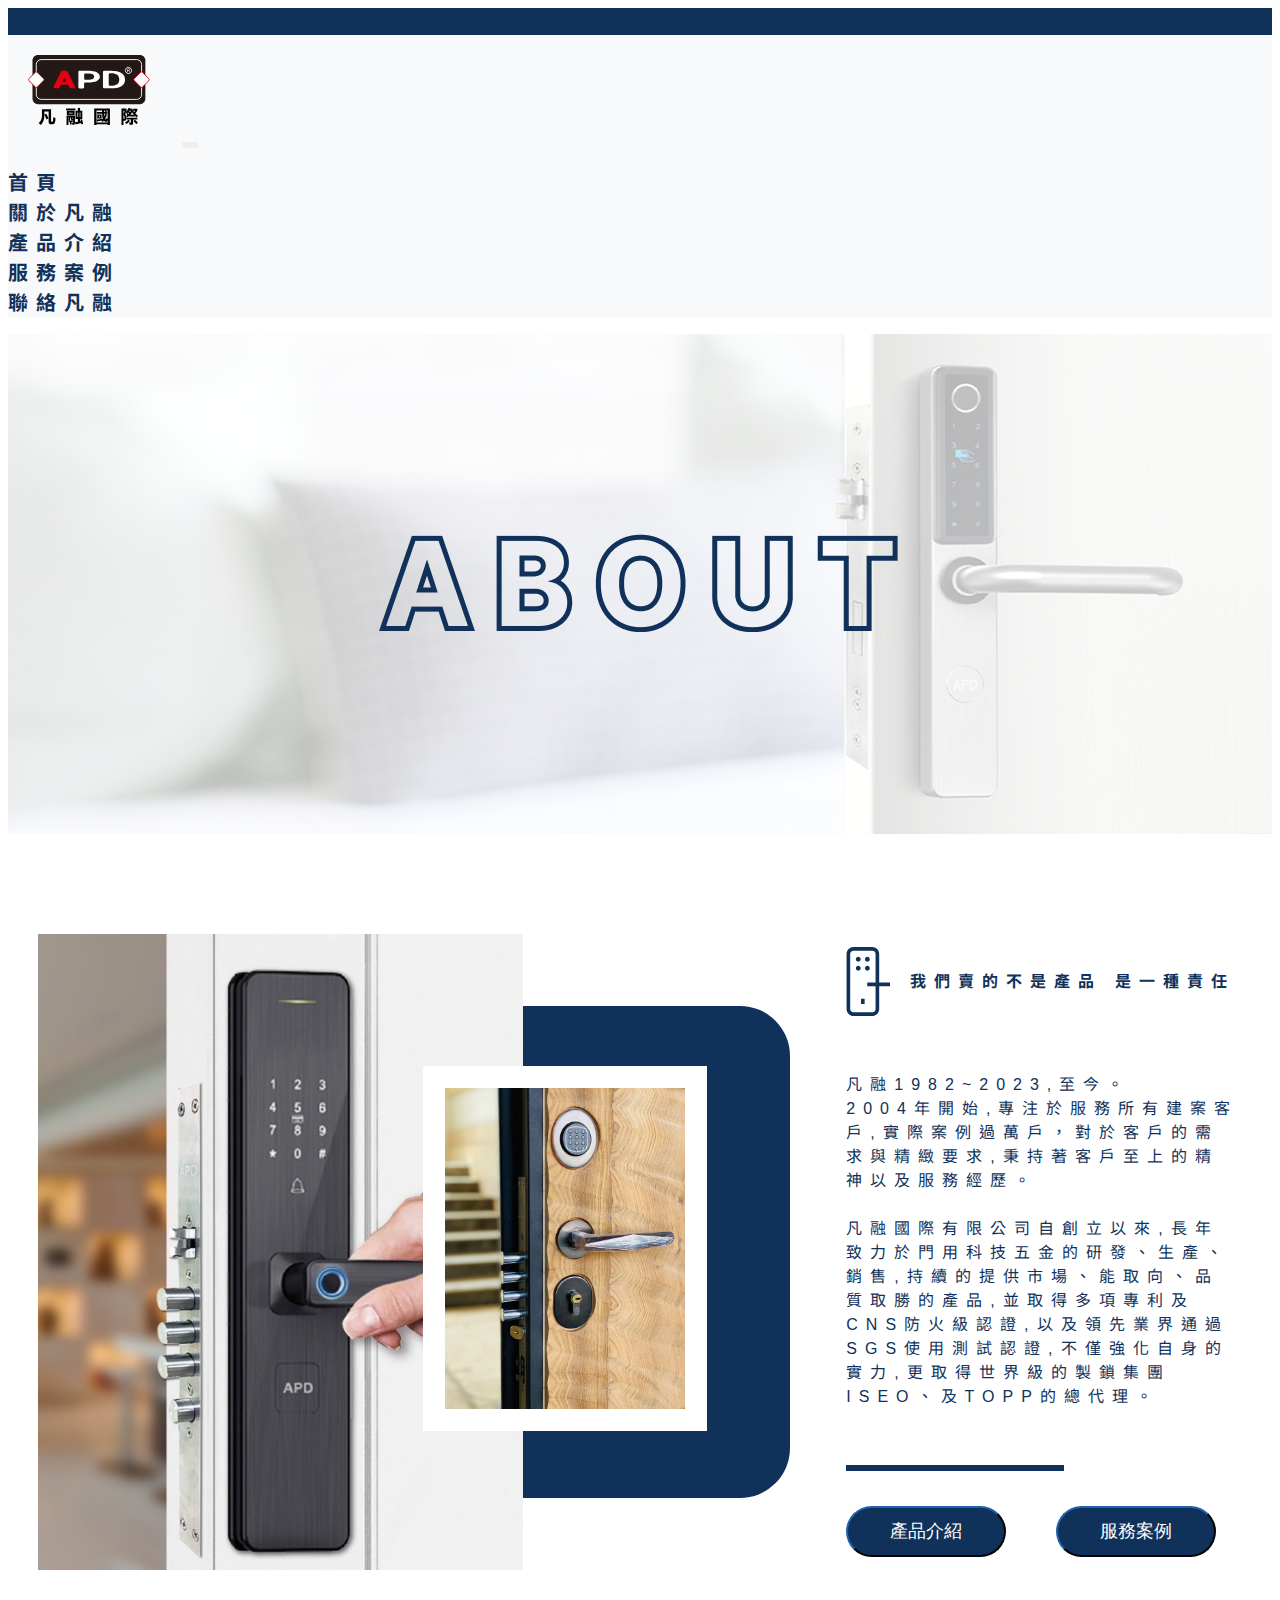
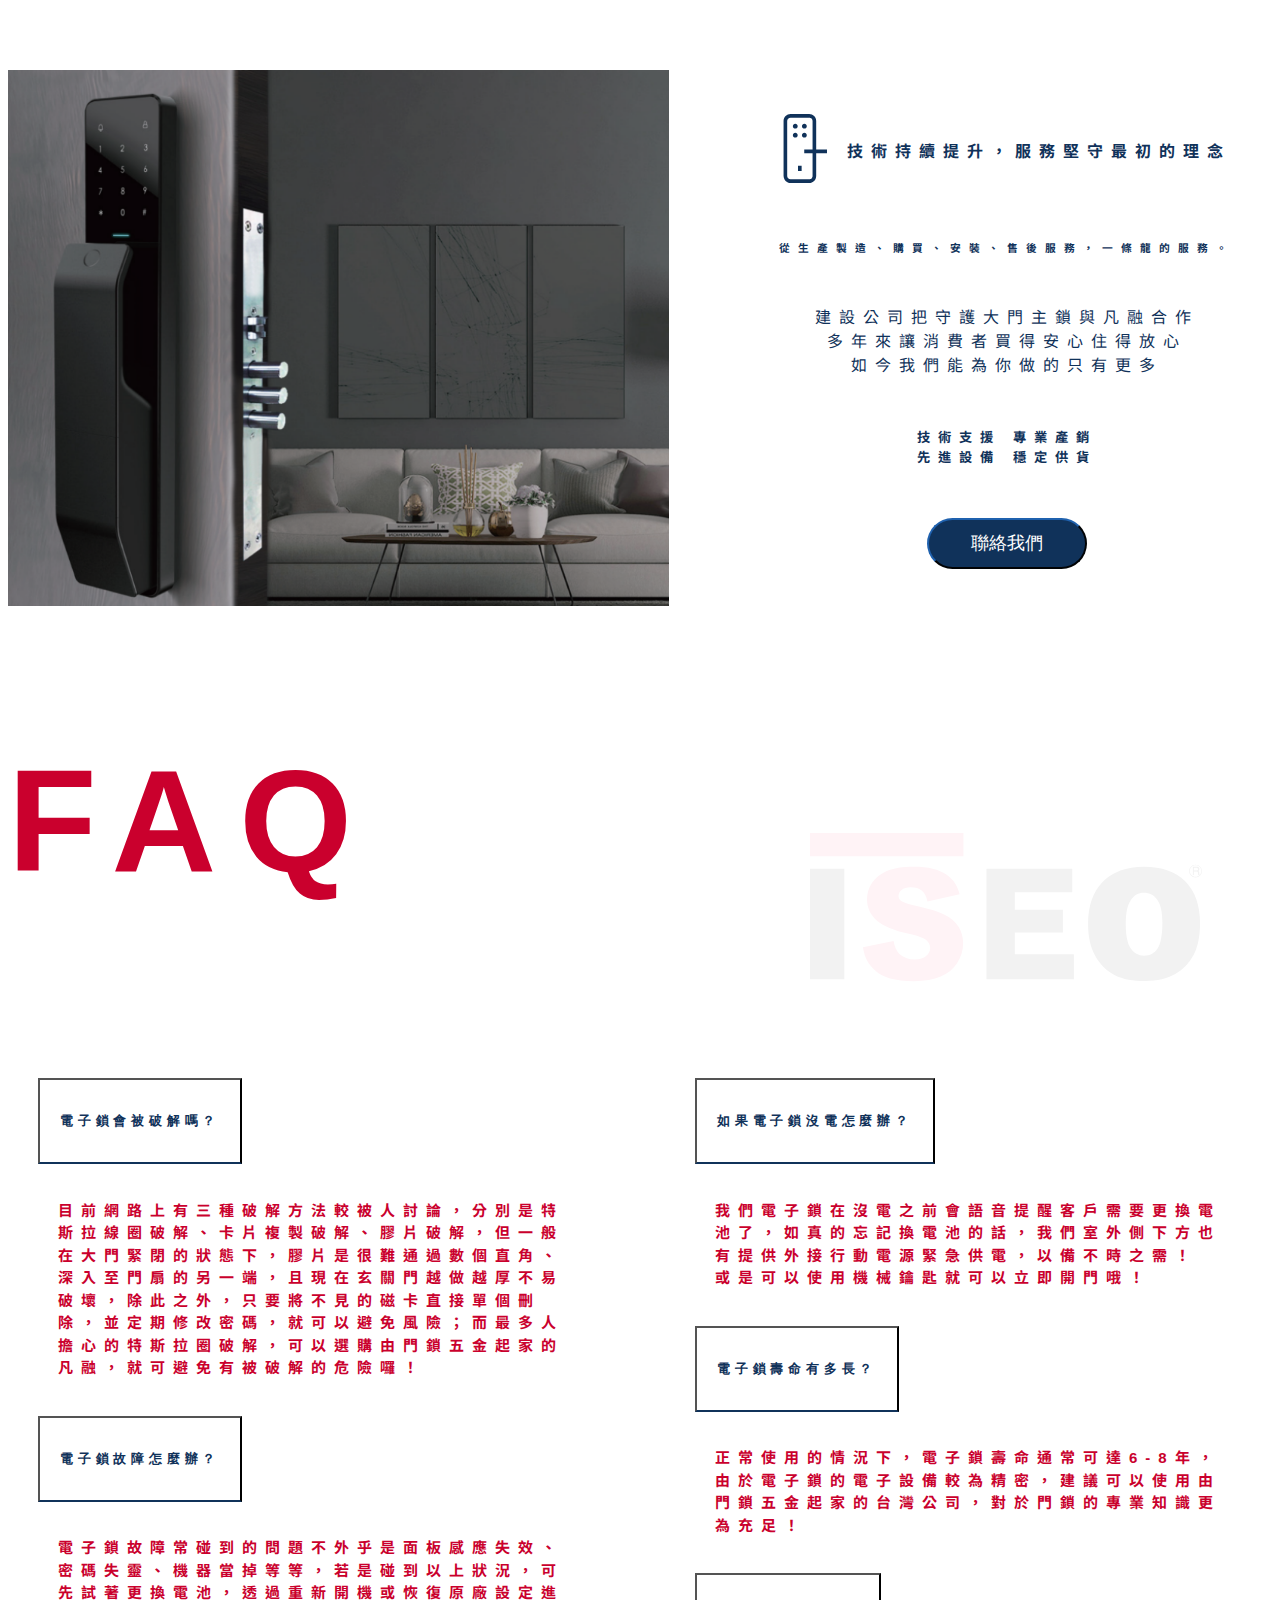
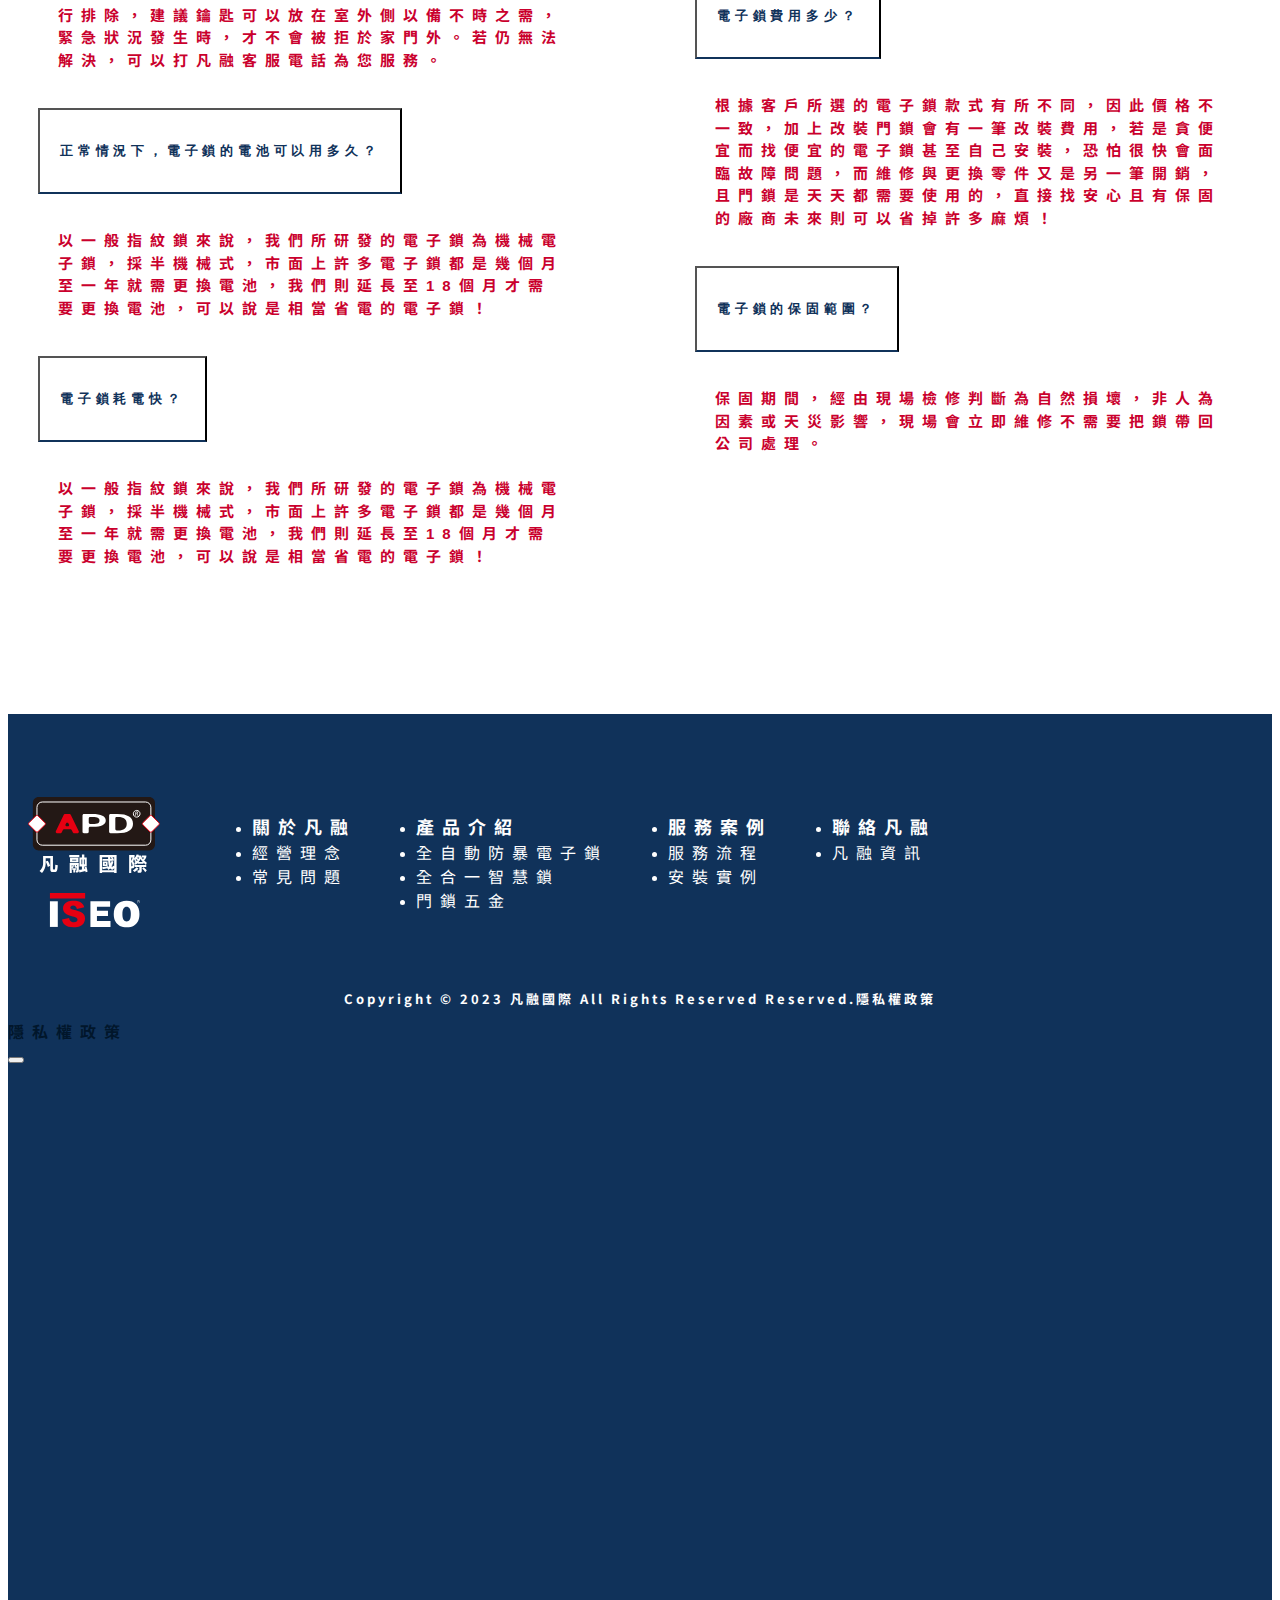
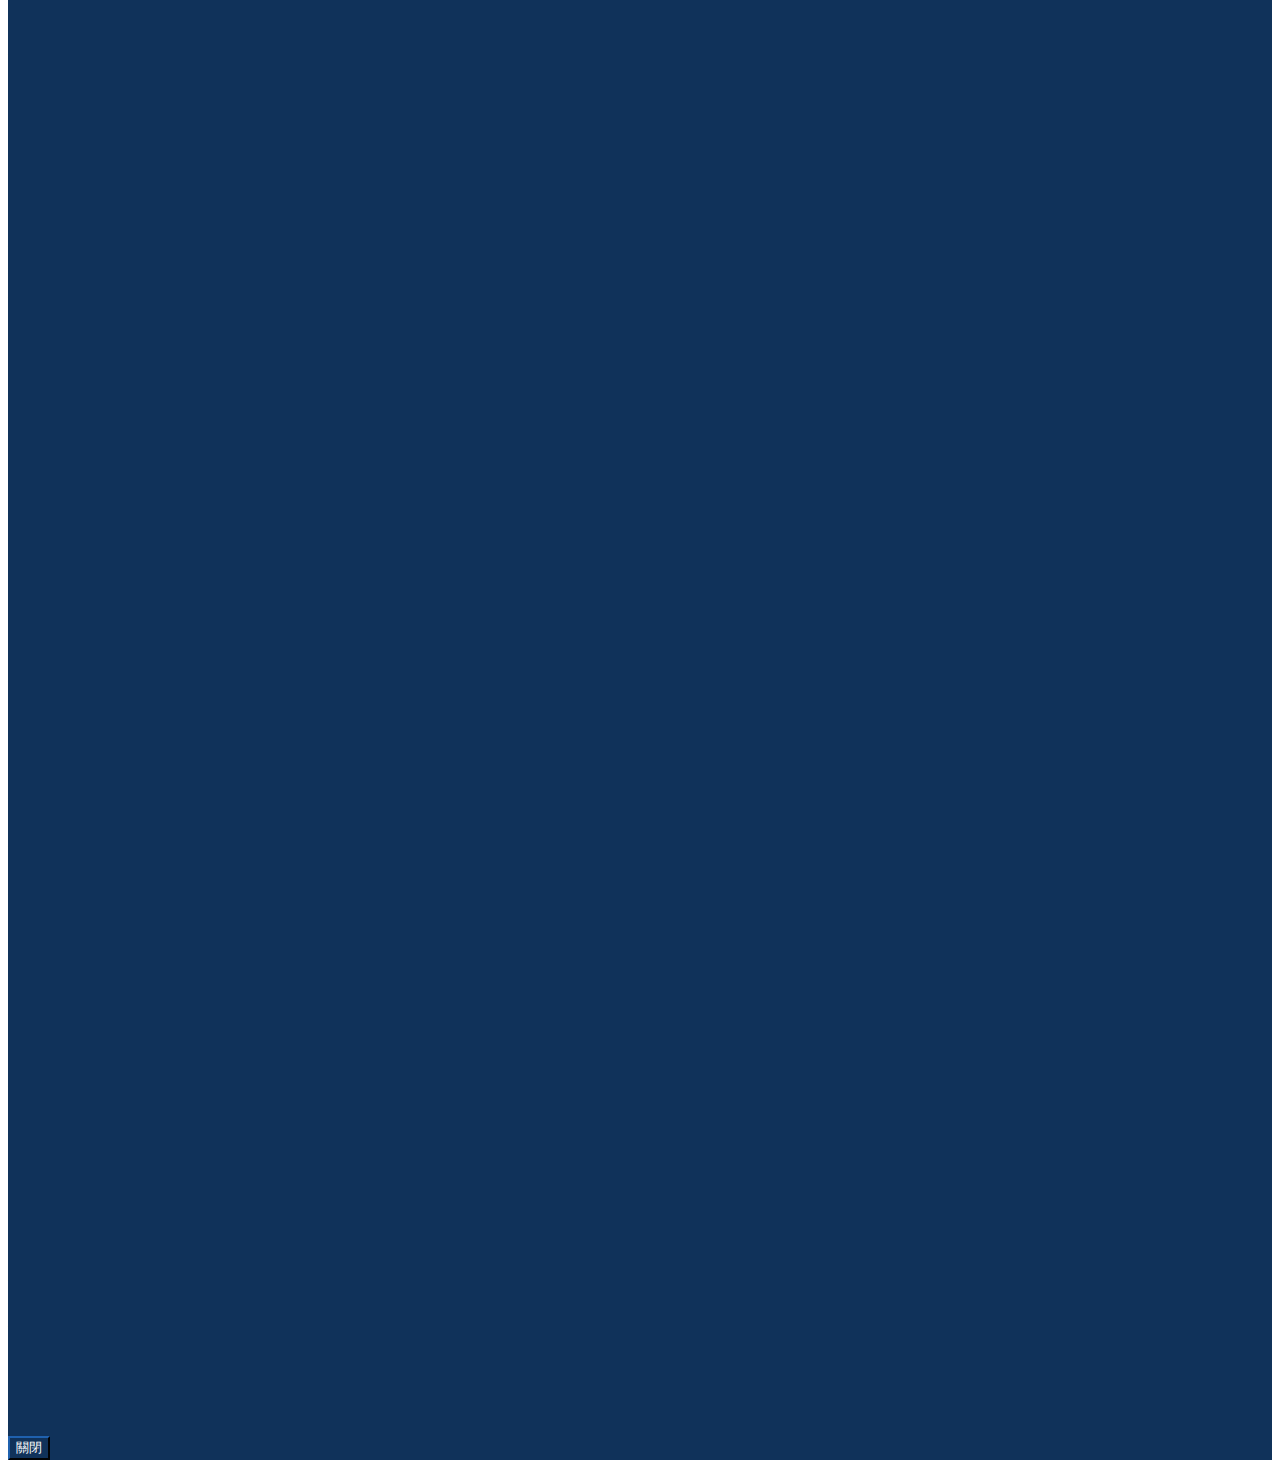
==== commit 939ce07b: "1025 商品頁" ====
--- a/fanrong_about.html
+++ b/fanrong_about.html
@@ -7,7 +7,7 @@
     <link rel="preconnect" href="https://fonts.googleapis.com" />
     <link rel="preconnect" href="https://fonts.gstatic.com" crossorigin />
     <link
-      href="https://fonts.googleapis.com/css2?family=Noto+Sans+TC:wght@300&display=swap"
+      href="https://fonts.googleapis.com/css2?family=Noto+Sans+TC&display=swap"
       rel="stylesheet"
     />
     <link
@@ -25,7 +25,7 @@
     <header>
       <div class="media_block">
         <div class="media_icon_top">
-          <div>
+          <div style="min-width: 106px">
             <a
               href="mailto:fanrong@fanrong.com.tw?subject=Feedback&body=Message"
               target="_blank"
@@ -36,7 +36,7 @@
               <img src="./image/icon_map.svg" alt="" />
             </a>
           </div>
-          <div>
+          <div style="min-width: 164px">
             <a
               href="https://www.facebook.com/profile.php?id=100057497887200&mibextid=LQQJ4d"
               target="_blank"
@@ -73,7 +73,7 @@
             <div class="collapse navbar-collapse navbar" id="navbarNav">
               <ul class="navbar-nav">
                 <li class="nav-item">
-                  <a class="nav-link" href="fanrong_index..html">首頁</a>
+                  <a class="nav-link" href="index.html">首頁</a>
                 </li>
                 <li class="nav-item">
                   <a class="nav-link" href="fanrong_about.html">關於凡融</a>
@@ -124,7 +124,7 @@
                 alt=""
                 style="margin-right: 20px"
               />
-              <h5>我們賣的不是產品 是一種責任</h5>
+              <h4>我們賣的不是產品 是一種責任</h4>
             </div>
             <p>
               凡融1982~2023,至今。<br />2004年開始,專注於服務所有建案客戶,實際案例過萬戶，對於客戶的需求與精緻要求,秉持著客戶至上的精神以及服務經歷。<br /><br />凡融國際有限公司自創立以來,長年致力於門用科技五金的研發、生產、銷售,持續的提供市場、能取向、品質取勝的產品,並取得多項專利及CNS防火級認證,以及領先業界通過SGS使用測試認證,不僅強化自身的實力,更取得世界級的製鎖集團ISEO、及TOPP的總代理。
@@ -163,7 +163,7 @@
                   style="margin-right: 20px"
                 />
               </div>
-              <h5>我們賣的不是產品 是一種責任</h5>
+              <h4>技術持續提升，服務堅守最初的理念</h4>
             </div>
 
             <h6>從生產製造、購買、安裝、售後服務，一條龍的服務。</h6>
@@ -183,12 +183,15 @@
       </section>
 
       <!-- QA -->
-      <section style="position: relative;max-width: 1900px;margin: auto;">
+      <section style="position: relative; max-width: 1900px; margin: auto">
         <div class="faq_content">
           <div class="faq_title">
             <h1>FAQ</h1>
           </div>
-          <div class="accordion accordion-flush collapseAllitem" id="accordionFlushExample">
+          <div
+            class="accordion accordion-flush collapseAllitem"
+            id="accordionFlushExample"
+          >
             <!-- 左方下拉 -->
             <div class="collapseLeft">
               <div class="accordion-item">
@@ -290,7 +293,7 @@
             </div>
             <!-- 右方下拉 -->
             <div class="collapseRight">
-              <img src="./image/ISEO.svg" alt="" class="bgi_ISEO">
+              <img src="./image/ISEO.svg" alt="" class="bgi_ISEO" />
               <div class="accordion-item">
                 <h2 class="accordion-header" id="flush-headingFive">
                   <button
--- a/css/style.css
+++ b/css/style.css
@@ -1,7 +1,8 @@
 body {
-  font-family: "Noto Sans TC", sans-serif;
-  letter-spacing: 0.4rem;
+  font-family: Helvetica,  Arial,sans-serif,"Noto Sans TC",sans-serif;
+  letter-spacing: 0.5rem;
   color: #10325a;
+  line-height: 1.5;
   /* background-color: #F8F9FA; */
 }
 
@@ -19,8 +20,11 @@
 h6,
 p {
   margin-top: 0;
-  font-weight: bolder;
   margin-bottom: 0rem;
+}
+
+h5,h4,h3{
+  font-weight: bold;
 }
 
 a {
@@ -191,11 +195,6 @@
   position: relative;
 }
 
-.about_title h5 {
-  font-weight: bold;
-  letter-spacing: 6.75px;
-}
-
 .a_block {
   display: flex;
   margin-top: 35px;
@@ -245,9 +244,8 @@
   align-items: center;
 }
 
-.contact_text h6 {
+.red_text{
   color: #ca002d;
-  font-size: 20px;
   text-decoration: underline;
   text-align: center;
 }
@@ -314,6 +312,11 @@
   border-bottom: 2px solid #10325a;
   padding: 2rem 1.25rem;
   background-color: transparent;
+  letter-spacing: 0.3rem;
+}
+
+.accordion-item:last-of-type .accordion-button.collapsed {
+  border-radius: 0;
 }
 
 .collapseAllitem {
@@ -376,11 +379,12 @@
 
 .footer_media {
   margin: 20px;
+  min-width: 224px;
 }
 
 .footer_media img {
   margin: 5px;
-  width: 27px;
+  width: 26px;
 }
 
 /* RWD */
@@ -480,16 +484,30 @@
   }
 }
 
+@media (min-width: 992px) {
+  .navbar-expand-lg .navbar-nav {
+    flex-direction: row;
+    gap: 30px;
+  }
+}
+
 @media only screen and (max-width: 991px) {
+  .navbar_block {
+    background: #f8f9fa;
+    position: absolute;
+    width: 100%;
+}
   .navbar {
     display: block;
     padding-top: 0rem;
     padding-bottom: 0rem;
+    /* background: rgba(255, 255, 255, 0.97); */
   }
 
   .nav-item {
     border-bottom: 2px solid #fff;
     line-height: 40px;
+    z-index: 1;
   }
   .navbar-light .navbar-nav .nav-link {
     color: #ffffff;
@@ -506,6 +524,13 @@
     background-color: #10325a;
     /* color: #fff; */
   }
+  .allbanner {
+    margin-top: 120px;
+  }
+
+  .index_banner{
+    margin-top: 120px;
+}
 
   .line_blue_lg {
     width: 220px;
@@ -528,6 +553,7 @@
 }
 
 @media only screen and (max-width: 820px) {
+
   .logo_top {
     height: 50px;
     margin: 10px;
@@ -537,6 +563,13 @@
     width: 100px;
   }
 
+  .allbanner {
+    margin-top: 80px;
+  }
+
+  .index_banner{
+    margin-top: 80px;
+}
   /* faq */
   .collapseLeft,
   .collapseRight {
@@ -587,7 +620,7 @@
     top: 740px;
     width: 45%;
     right: 70px;
-}
+  }
 }
 
 @media only screen and (max-width: 680px) {
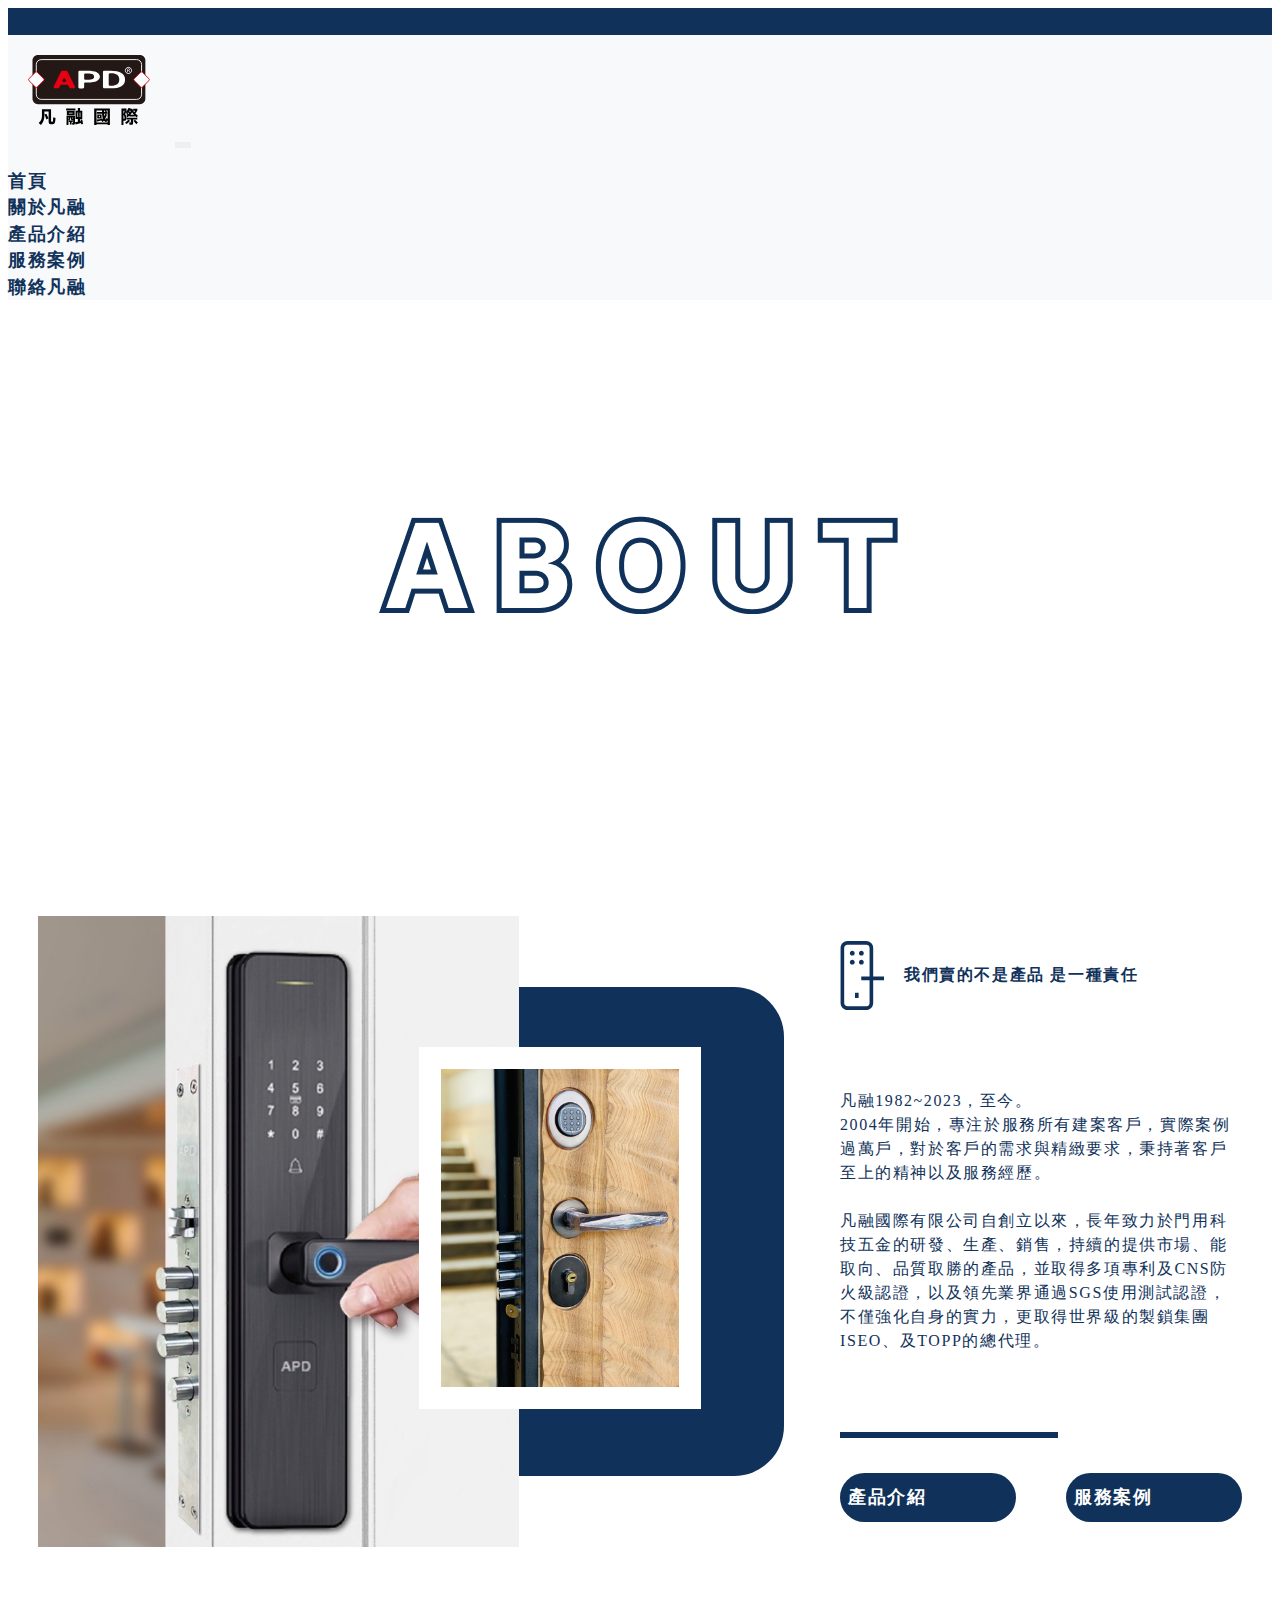
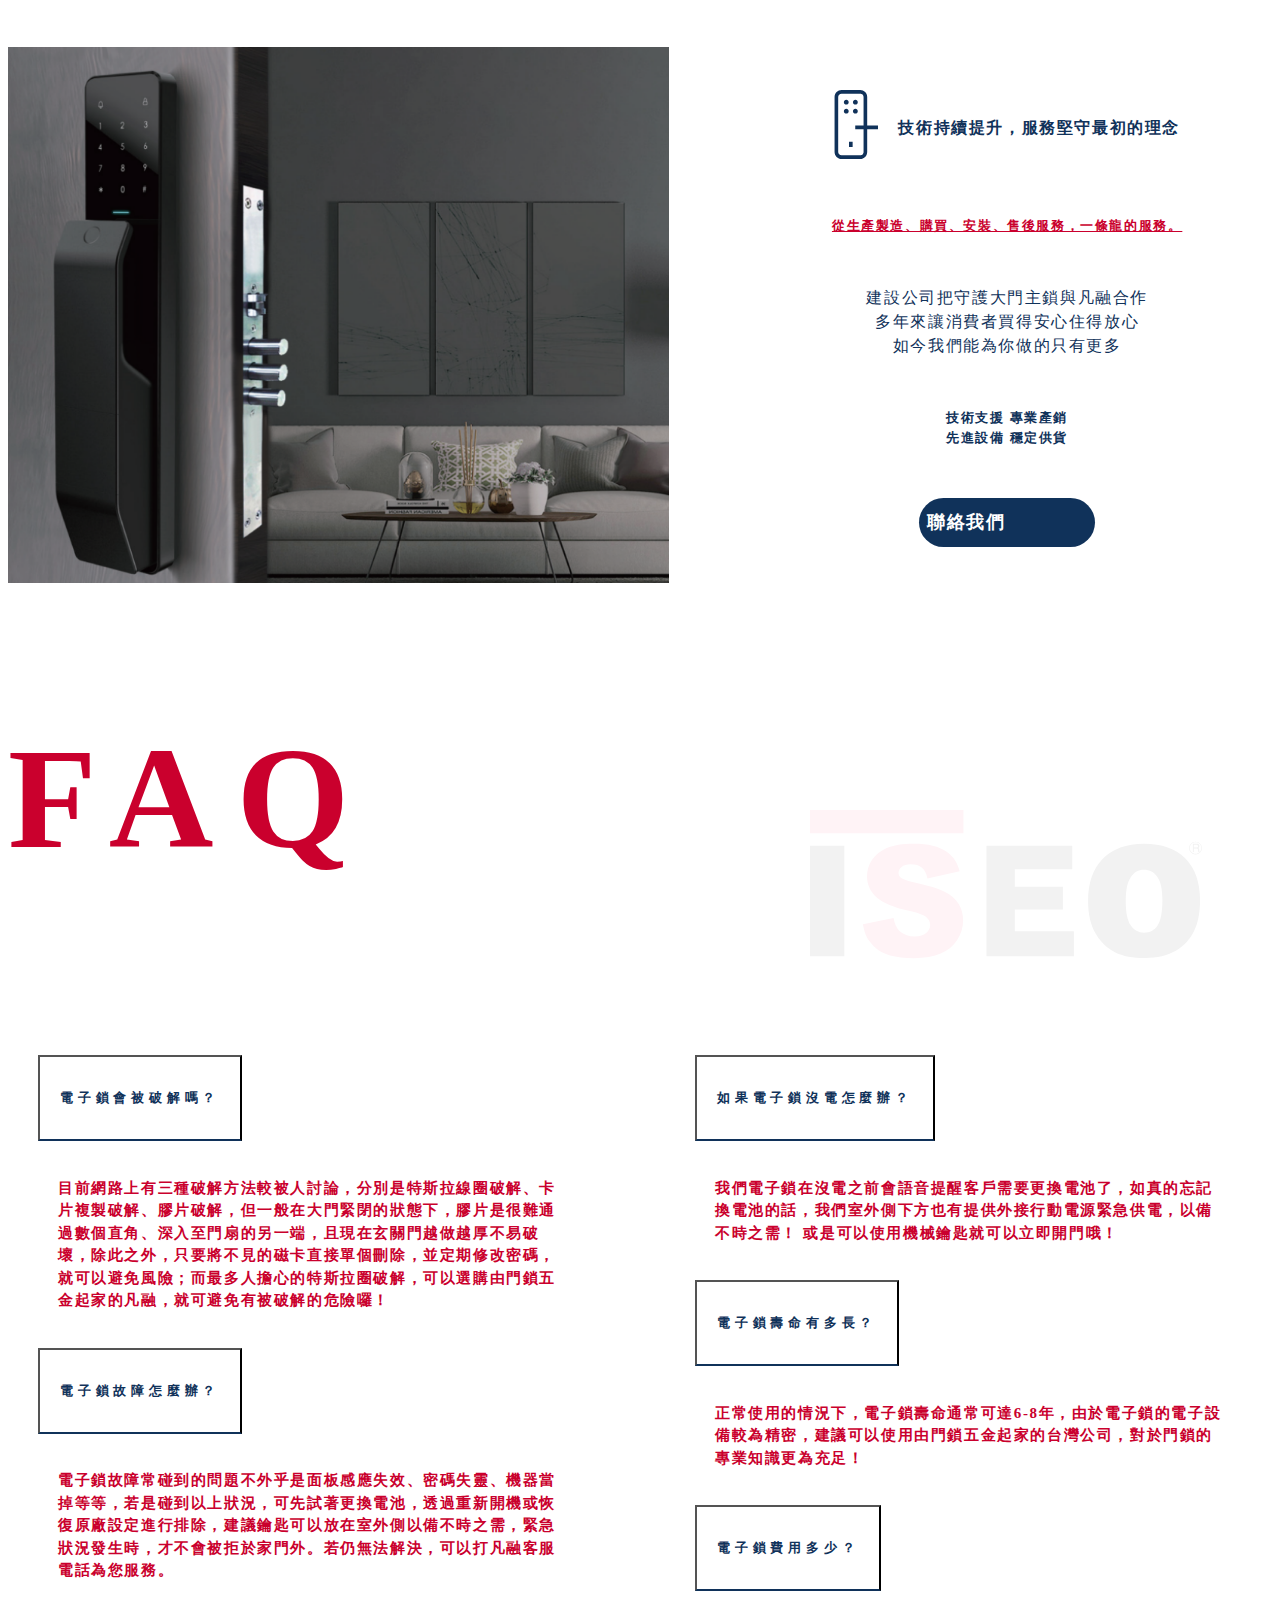
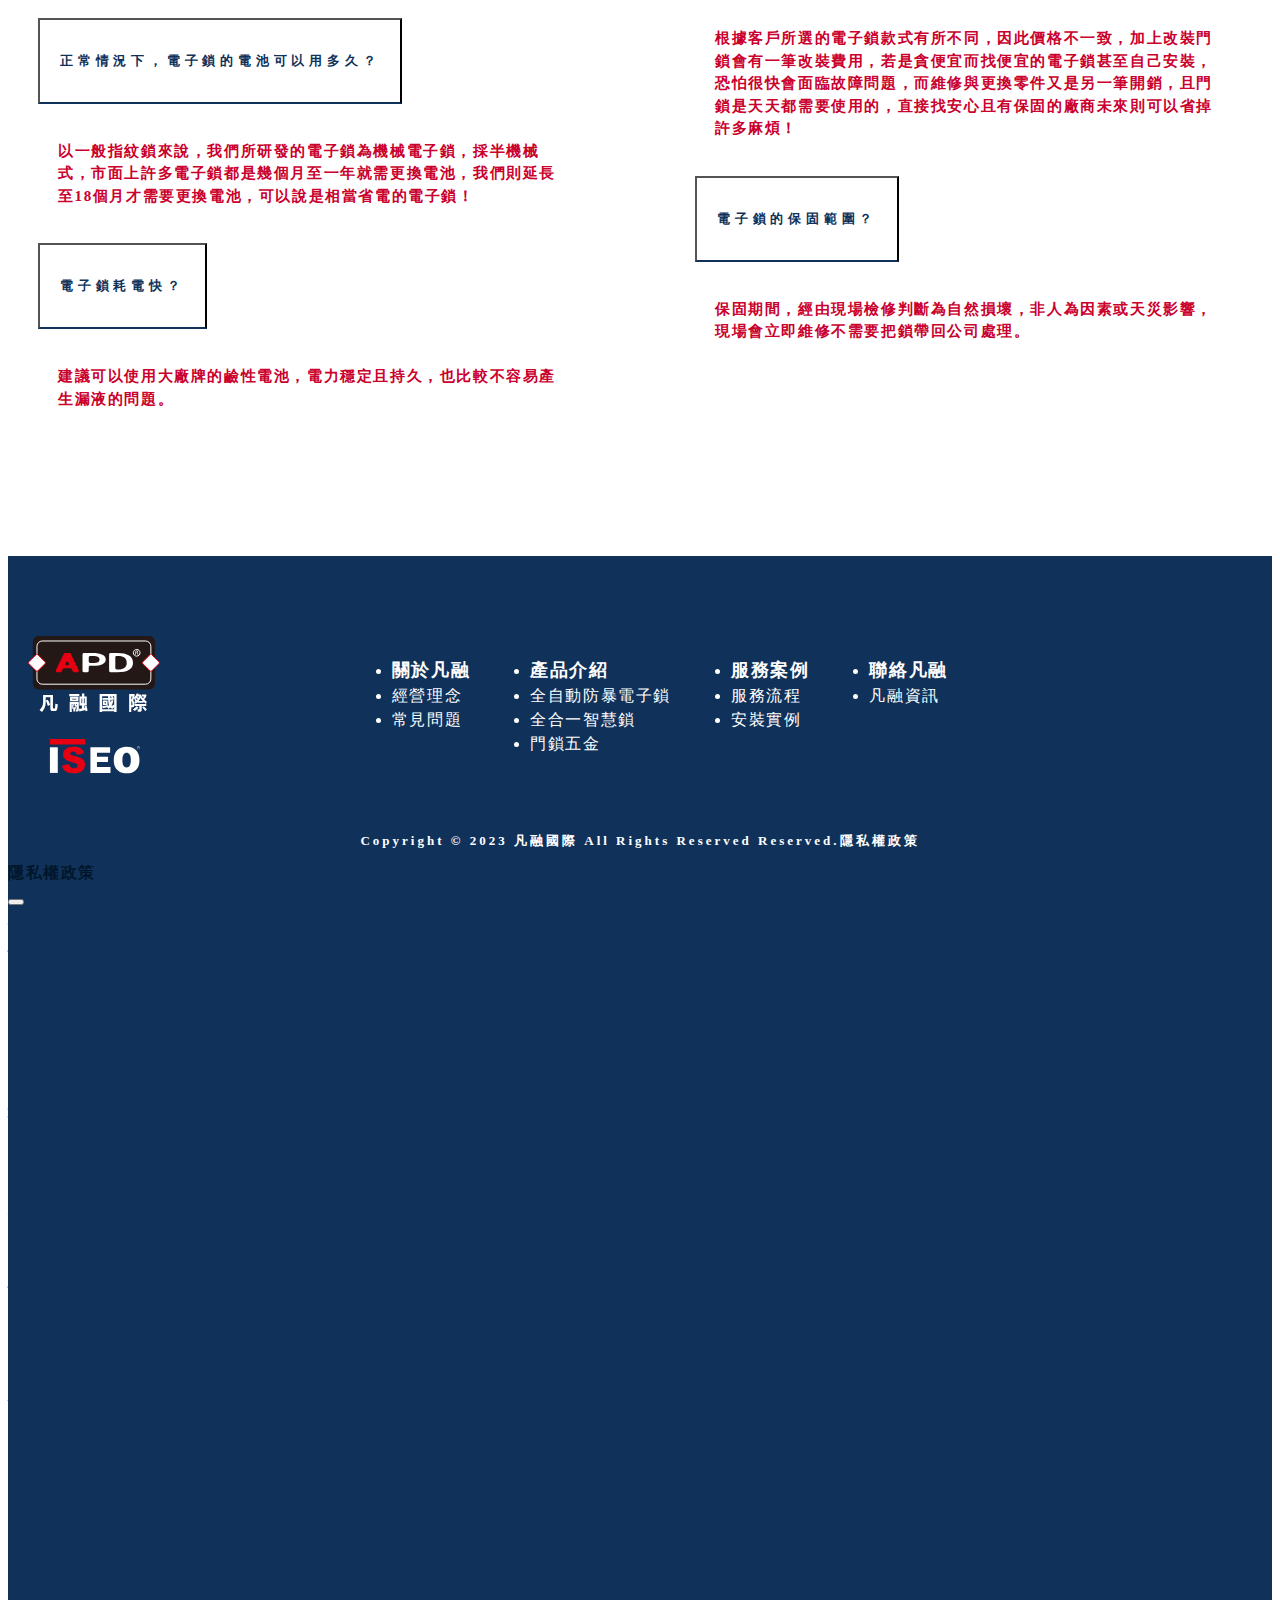
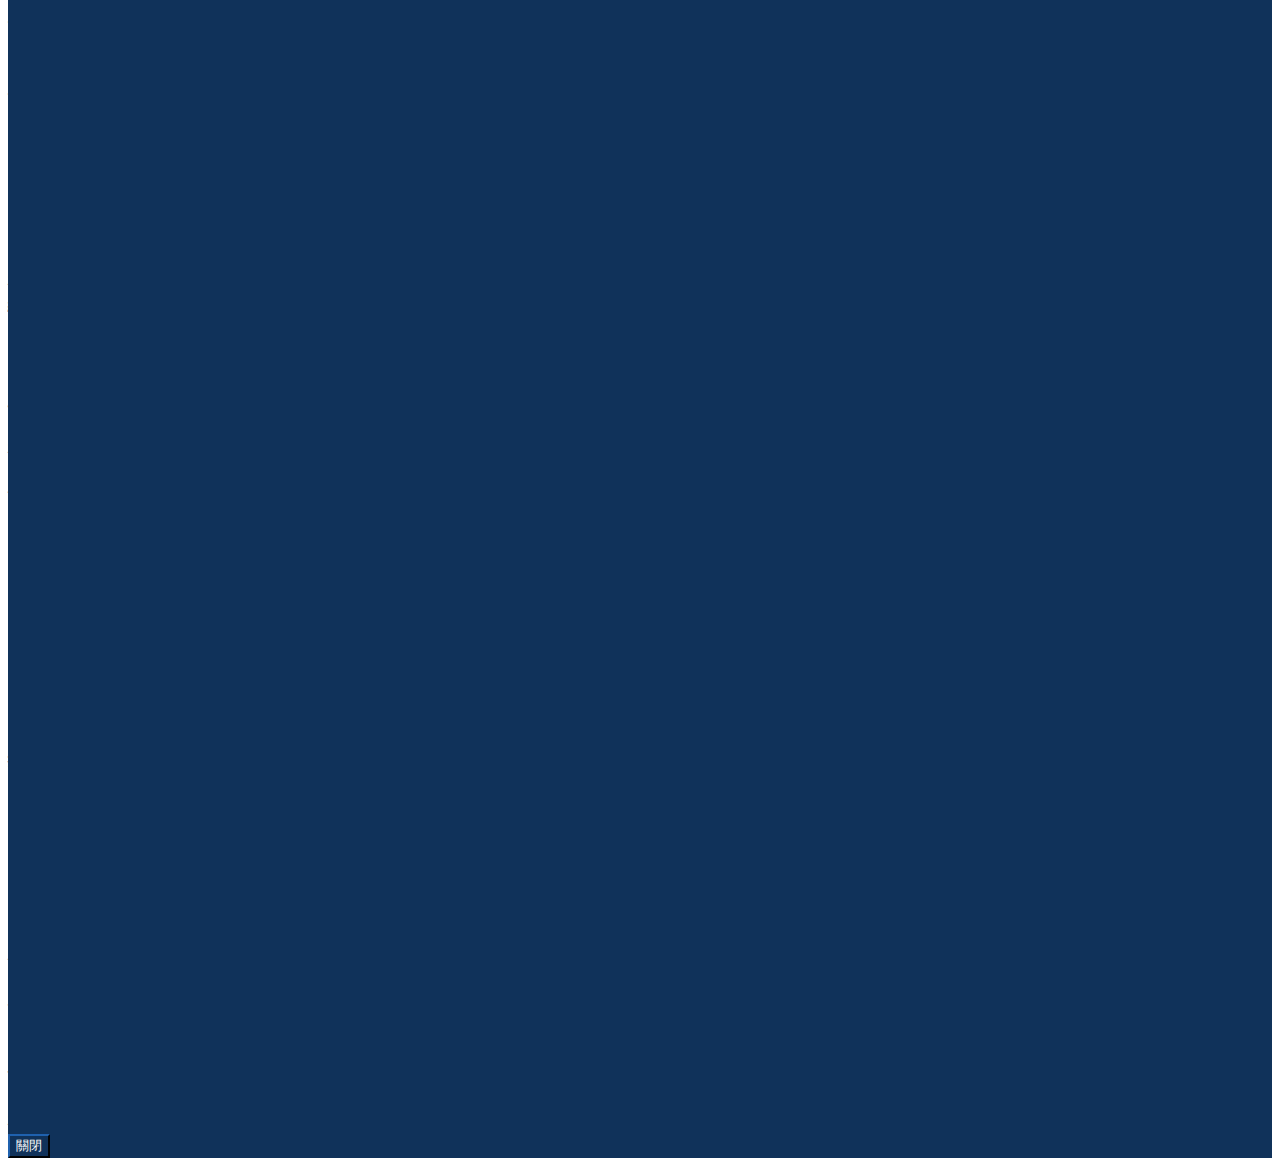
==== commit 4ff1e949: "1030" ====
--- a/fanrong_about.html
+++ b/fanrong_about.html
@@ -2,8 +2,14 @@
 <html lang="en">
   <head>
     <meta charset="UTF-8" />
-    <meta name="viewport" content="width=device-width, initial-scale=1.0" />
+    <meta name="viewport" content="width=device-width， initial-scale=1.0" />
+    <meta name="format-detection" content="telephone=no" />
     <link rel="stylesheet" href="./css/reset.css" />
+    <link href="https://unpkg.com/aos@2.3.1/dist/aos.css" rel="stylesheet" />
+    <link
+      rel="stylesheet"
+      href="https://cdnjs.cloudflare.com/ajax/libs/animate.css/4.1.1/animate.min.css"
+    />
     <link rel="preconnect" href="https://fonts.googleapis.com" />
     <link rel="preconnect" href="https://fonts.gstatic.com" crossorigin />
     <link
@@ -56,7 +62,7 @@
       <div class="navbar_block">
         <nav class="navbar navbar-expand-lg navbar-light bg-light">
           <div class="container-fluid">
-            <a class="navbar-brand" href="#">
+            <a class="navbar-brand" href="index.html">
               <img src="./image/logo_header.svg" alt="" class="logo_top" />
             </a>
             <button
@@ -98,7 +104,7 @@
       <!-- topBanner -->
       <section>
         <div class="allbanner">
-          <div class="banner_imgall">
+          <div class="banner_imgall animate__animated animate__flipInY">
             <img src="./image/ABOUT.png" alt="" />
           </div>
         </div>
@@ -127,17 +133,25 @@
               <h4>我們賣的不是產品 是一種責任</h4>
             </div>
             <p>
-              凡融1982~2023,至今。<br />2004年開始,專注於服務所有建案客戶,實際案例過萬戶，對於客戶的需求與精緻要求,秉持著客戶至上的精神以及服務經歷。<br /><br />凡融國際有限公司自創立以來,長年致力於門用科技五金的研發、生產、銷售,持續的提供市場、能取向、品質取勝的產品,並取得多項專利及CNS防火級認證,以及領先業界通過SGS使用測試認證,不僅強化自身的實力,更取得世界級的製鎖集團ISEO、及TOPP的總代理。
+              凡融1982~2023，至今。<br />2004年開始，專注於服務所有建案客戶，實際案例過萬戶，對於客戶的需求與精緻要求，秉持著客戶至上的精神以及服務經歷。<br /><br />凡融國際有限公司自創立以來，長年致力於門用科技五金的研發、生產、銷售，持續的提供市場、能取向、品質取勝的產品，並取得多項專利及CNS防火級認證，以及領先業界通過SGS使用測試認證，不僅強化自身的實力，更取得世界級的製鎖集團ISEO、及TOPP的總代理。
             </p>
             <div class="about_bottom">
               <div class="line_blue_md"></div>
               <div class="a_block">
-                <button type="button" class="btn btn-secondary btn-lg">
+                <a
+                  type="button"
+                  class="btn btn-secondary btn-lg"
+                  href="fanrong_product.html"
+                >
                   產品介紹
-                </button>
-                <button type="button" class="btn btn-secondary btn-lg">
+                </a>
+                <a
+                  type="button"
+                  class="btn btn-secondary btn-lg"
+                  href="fanrong_service.html"
+                >
                   服務案例
-                </button>
+                </a>
               </div>
             </div>
           </div>
@@ -166,8 +180,9 @@
               <h4>技術持續提升，服務堅守最初的理念</h4>
             </div>
 
-            <h6>從生產製造、購買、安裝、售後服務，一條龍的服務。</h6>
-
+            <h5 class="red_text">
+              從生產製造、購買、安裝、售後服務，一條龍的服務。
+            </h5>
             <p>
               建設公司把守護大門主鎖與凡融合作<br />多年來讓消費者買得安心住得放心<br />如今我們能為你做的只有更多
             </p>
@@ -175,9 +190,13 @@
               技術支援 專業產銷<br />
               先進設備 穩定供貨
             </h5>
-            <button type="button" class="btn btn-secondary btn-lg E_position">
+            <a
+              type="button"
+              class="btn btn-secondary btn-lg E_position"
+              href="fanrong_contact.html"
+            >
               聯絡我們
-            </button>
+            </a>
           </div>
         </div>
       </section>
@@ -286,8 +305,7 @@
                   data-bs-parent="#accordionFlushExample"
                 >
                   <div class="accordion-body">
-                    以一般指紋鎖來說，我們所研發的電子鎖為機械電子鎖，採半機械式，市面上許多電子鎖都是幾個月至一年就需更換電池，我們則延長至18個月才需要更換電池，可以說是相當省電的電子鎖！
-                  </div>
+                    建議可以使用大廠牌的鹼性電池，電力穩定且持久，也比較不容易產生漏液的問題。</div>
                 </div>
               </div>
             </div>
@@ -399,21 +417,23 @@
     <footer>
       <div class="footer_content">
         <div class="logo_footer">
-          <img src="./image/logo_footer.svg" alt="" />
+          <a href="index.html">
+            <img src="./image/logo_footer.svg" alt="" />
+          </a>
           <img src="./image/logo_footer2.svg" alt="" />
         </div>
 
         <div class="footer_allitem">
           <div class="footer_item1 item_a">
             <ul>
-              <li><a href="#">關於凡融</a></li>
+              <li><a href="fanrong_about.html">關於凡融</a></li>
               <li>經營理念</li>
               <li>常見問題</li>
             </ul>
           </div>
           <div class="footer_item2 item_a">
             <ul>
-              <li><a href="#">產品介紹</a></li>
+              <li><a href="fanrong_product.html">產品介紹</a></li>
               <li>全自動防暴電子鎖</li>
               <li>全合一智慧鎖</li>
               <li>門鎖五金</li>
@@ -422,7 +442,7 @@
 
           <div class="footer_item3 item_a">
             <ul>
-              <li><a href="#">服務案例</a></li>
+              <li><a href="fanrong_service.html">服務案例</a></li>
               <li>服務流程</li>
               <li>安裝實例</li>
             </ul>
@@ -430,7 +450,7 @@
 
           <div class="footer_item4 item_a">
             <ul>
-              <li><a href="#">聯絡凡融</a></li>
+              <li><a href="fanrong_contact.html">聯絡凡融</a></li>
               <li>凡融資訊</li>
             </ul>
           </div>
@@ -468,7 +488,7 @@
           style="
             font-size: 13px;
             font-weight: bold;
-            font-family: 'Noto Sans TC', sans-serif;
+            font-family: 'Noto Sans TC'， sans-serif;
             color: #ffffff;
             cursor: pointer;
             display: flex;
@@ -503,7 +523,7 @@
                   font-size: 16px;
                   color: #01162b;
                   font-weight: bold;
-                  font-family: 'Noto Sans TC', sans-serif;
+                  font-family: 'Noto Sans TC'， sans-serif;
                 "
                 id="staticBackdropLabel"
               >
--- a/css/style.css
+++ b/css/style.css
@@ -1,6 +1,6 @@
 body {
-  font-family: Helvetica,  Arial,sans-serif,"Noto Sans TC",sans-serif;
-  letter-spacing: 0.5rem;
+  font-family: Helvetica, Arial,;
+  letter-spacing: 0.1rem;
   color: #10325a;
   line-height: 1.5;
   /* background-color: #F8F9FA; */
@@ -23,7 +23,10 @@
   margin-bottom: 0rem;
 }
 
-h5,h4,h3{
+h3,
+h4,
+h5,
+h6 {
   font-weight: bold;
 }
 
@@ -85,11 +88,11 @@
 .navbar-light .navbar-nav .nav-link {
   color: #10325a;
   font-weight: bold;
-  font-size: 20px;
+  font-size: 1.1rem;
 }
 
 .navbar-light .navbar-toggler-icon {
-  background-image: url(../image/navbar.svg);
+  background-image: url(https://www.thormcl.com/fanrong/image/navbar.svg);
 }
 
 .navbar-light .navbar-toggler {
@@ -244,7 +247,7 @@
   align-items: center;
 }
 
-.red_text{
+.red_text {
   color: #ca002d;
   text-decoration: underline;
   text-align: center;
@@ -291,11 +294,13 @@
 }
 
 .accordion-button::after {
-  background-image: url(../image/under_bottom.svg);
+  background-image: url(https://www.thormcl.com/fanrong/image/under_bottom.svg);
+  width: 21px;
+  height: 11px;
 }
 
 .accordion-button:not(.collapsed)::after {
-  background-image: url(../image/up_bottom.svg);
+  background-image: url(https://www.thormcl.com/fanrong/image/up_bottom.svg);
   transform: rotate(180deg);
 }
 
@@ -313,10 +318,12 @@
   padding: 2rem 1.25rem;
   background-color: transparent;
   letter-spacing: 0.3rem;
+  z-index: 1;
 }
 
 .accordion-item:last-of-type .accordion-button.collapsed {
   border-radius: 0;
+  z-index: 1;
 }
 
 .collapseAllitem {
@@ -379,7 +386,7 @@
 
 .footer_media {
   margin: 20px;
-  min-width: 224px;
+  min-width: auto;
 }
 
 .footer_media img {
@@ -446,11 +453,17 @@
 }
 
 @media only screen and (max-width: 1024px) {
+  h5 {
+    font-size: 1rem;
+  }
   .banner_imgall {
     width: 40%;
   }
   .about_content {
     width: 36%;
+  }
+  .allbanner {
+    height: 300px;
   }
   .about_lg_img {
     width: 65%;
@@ -492,11 +505,16 @@
 }
 
 @media only screen and (max-width: 991px) {
+  .navbar-light .navbar-nav .nav-link:focus,
+  .navbar-light .navbar-nav .nav-link:hover {
+    color: rgba(218, 218, 218, 0.55);
+  }
   .navbar_block {
     background: #f8f9fa;
     position: absolute;
     width: 100%;
-}
+    z-index: 1;
+  }
   .navbar {
     display: block;
     padding-top: 0rem;
@@ -528,9 +546,9 @@
     margin-top: 120px;
   }
 
-  .index_banner{
+  .index_banner {
     margin-top: 120px;
-}
+  }
 
   .line_blue_lg {
     width: 220px;
@@ -552,8 +570,19 @@
   }
 }
 
+@media only screen and (max-width: 920px) {
+  .collapseAllitem {
+    gap: 0px;
+    flex-direction: column;
+    align-items: center;
+  }
+  .collapseLeft,
+  .collapseRight {
+    width: 90%;
+    margin: 0px;
+  }
+}
 @media only screen and (max-width: 820px) {
-
   .logo_top {
     height: 50px;
     margin: 10px;
@@ -567,14 +596,13 @@
     margin-top: 80px;
   }
 
-  .index_banner{
+  .index_banner {
     margin-top: 80px;
-}
+  }
   /* faq */
   .collapseLeft,
   .collapseRight {
-    width: 50%;
-    margin: 10px;
+    /* margin: 10px; */
   }
   .collapseAllitem {
     gap: 0px;
@@ -605,16 +633,7 @@
     margin-bottom: 2.5rem;
     margin-left: 32px;
   }
-  .collapseAllitem {
-    gap: 0px;
-    flex-direction: column;
-    align-items: center;
-  }
-  .collapseLeft,
-  .collapseRight {
-    width: 90%;
-    margin: 0px;
-  }
+
   .bgi_ISEO {
     position: absolute;
     top: 740px;
@@ -644,11 +663,14 @@
     width: 90%;
   }
   .footer_allitem {
-    flex-direction: column;
+    /* flex-direction: column; */
   }
 }
 
 @media only screen and (max-width: 500px) {
+  h3 {
+    font-size: 22px;
+  }
   .banner_imgall {
     width: 80%;
   }
@@ -661,4 +683,11 @@
     border: solid 10px #fff;
     margin-left: -55px;
   }
-}
+
+  .footer_allitem {
+    display: grid;
+    /* grid-gap: 20px; */
+    grid-template-columns: auto 100px;
+    justify-items: start;
+  }
+}
--- a/css/fanrong_about.css
+++ b/css/fanrong_about.css
@@ -3,7 +3,7 @@
       rgba(255, 255, 255, 0.7),
       rgba(255, 255, 255, 0.7)
     ),
-    url(../image/about_bg.png);
+    url(https://www.thormcl.com/fanrong/image/about_bg.webp);
   background-size: cover;
   background-repeat: no-repeat;
   background-position: 75%
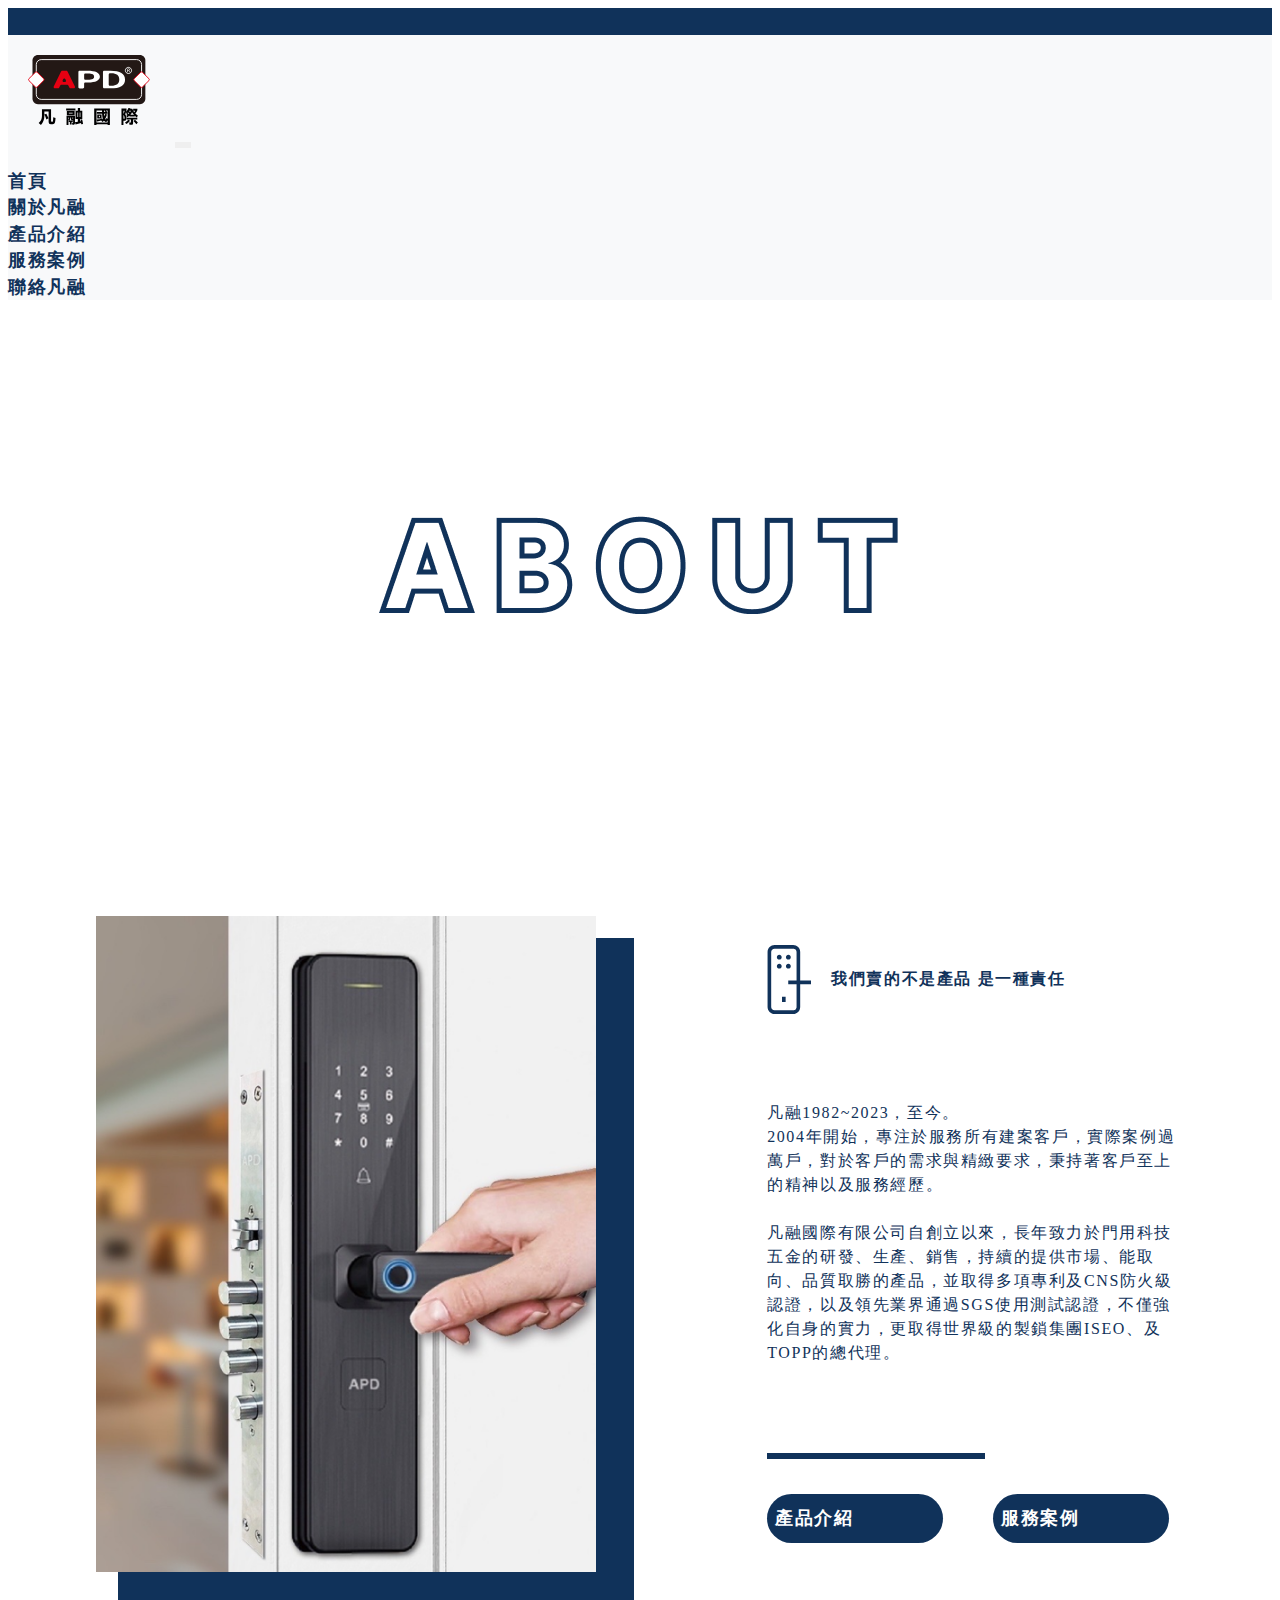
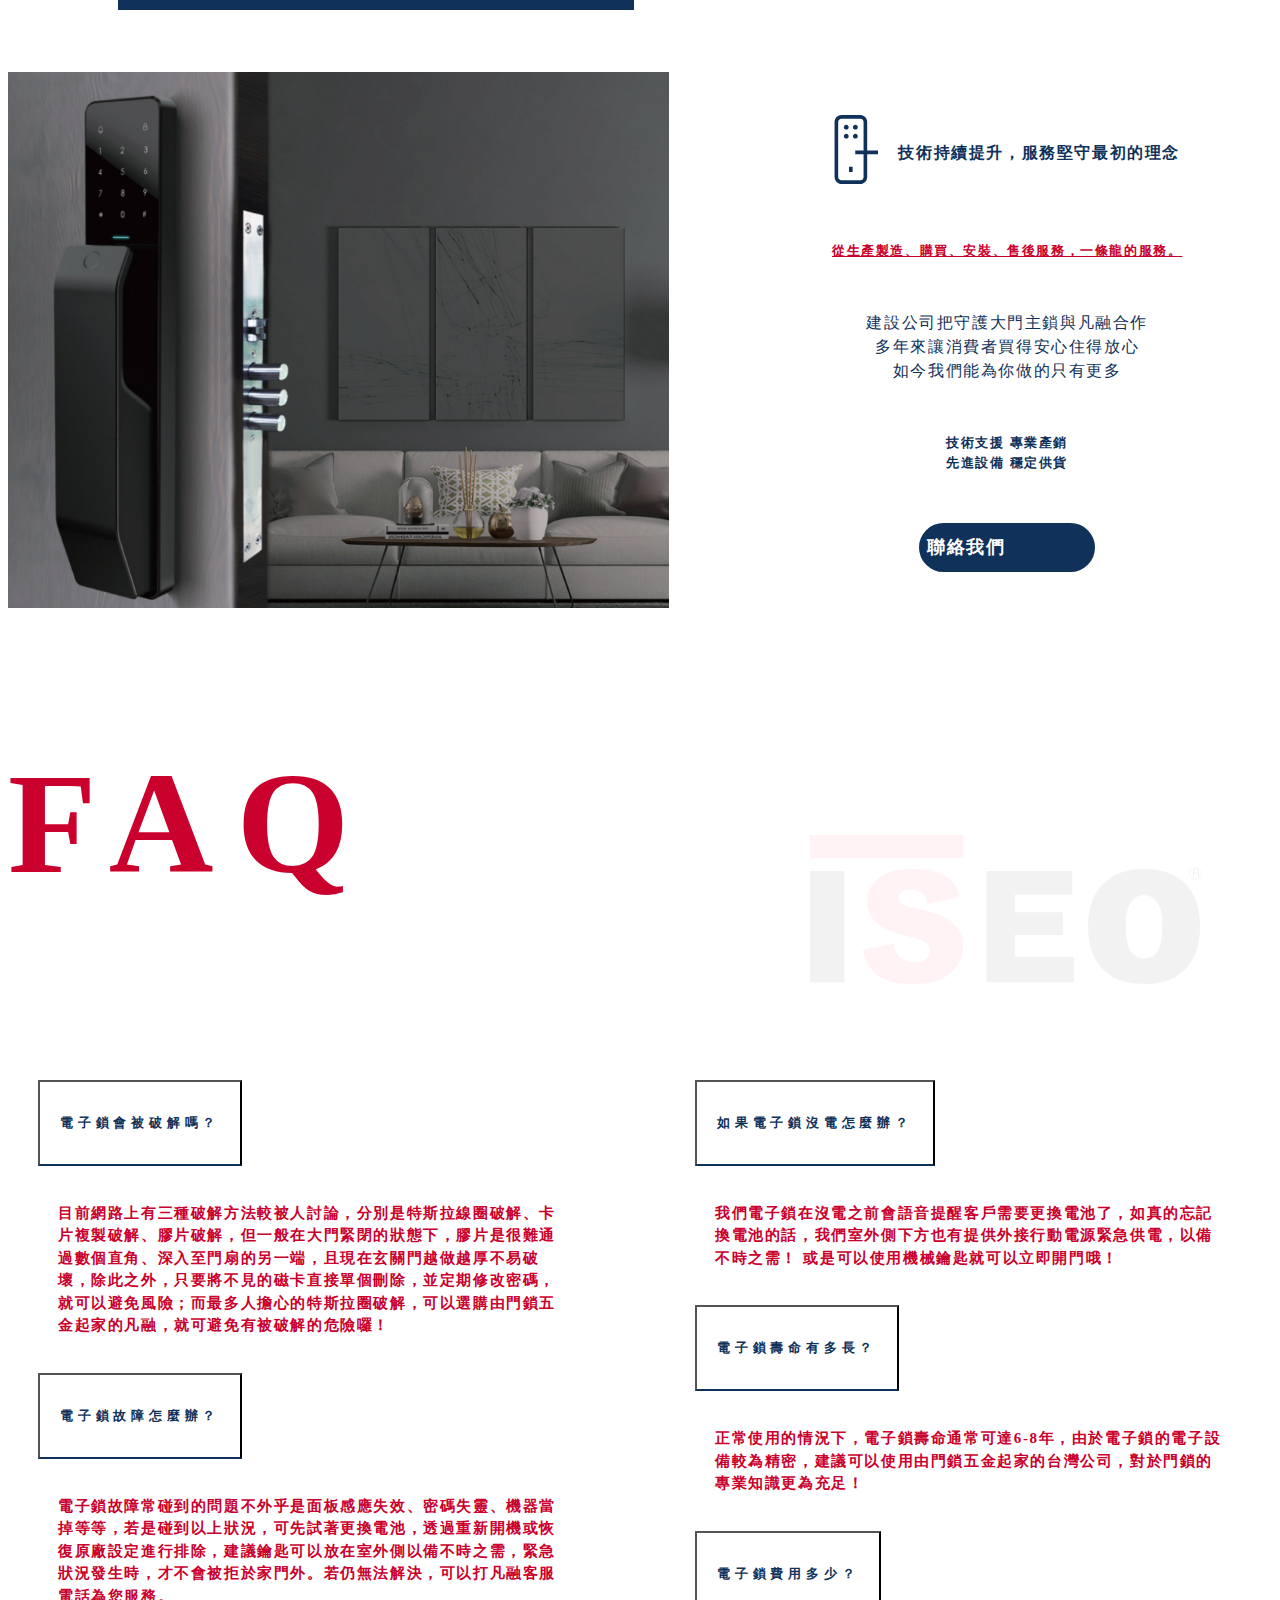
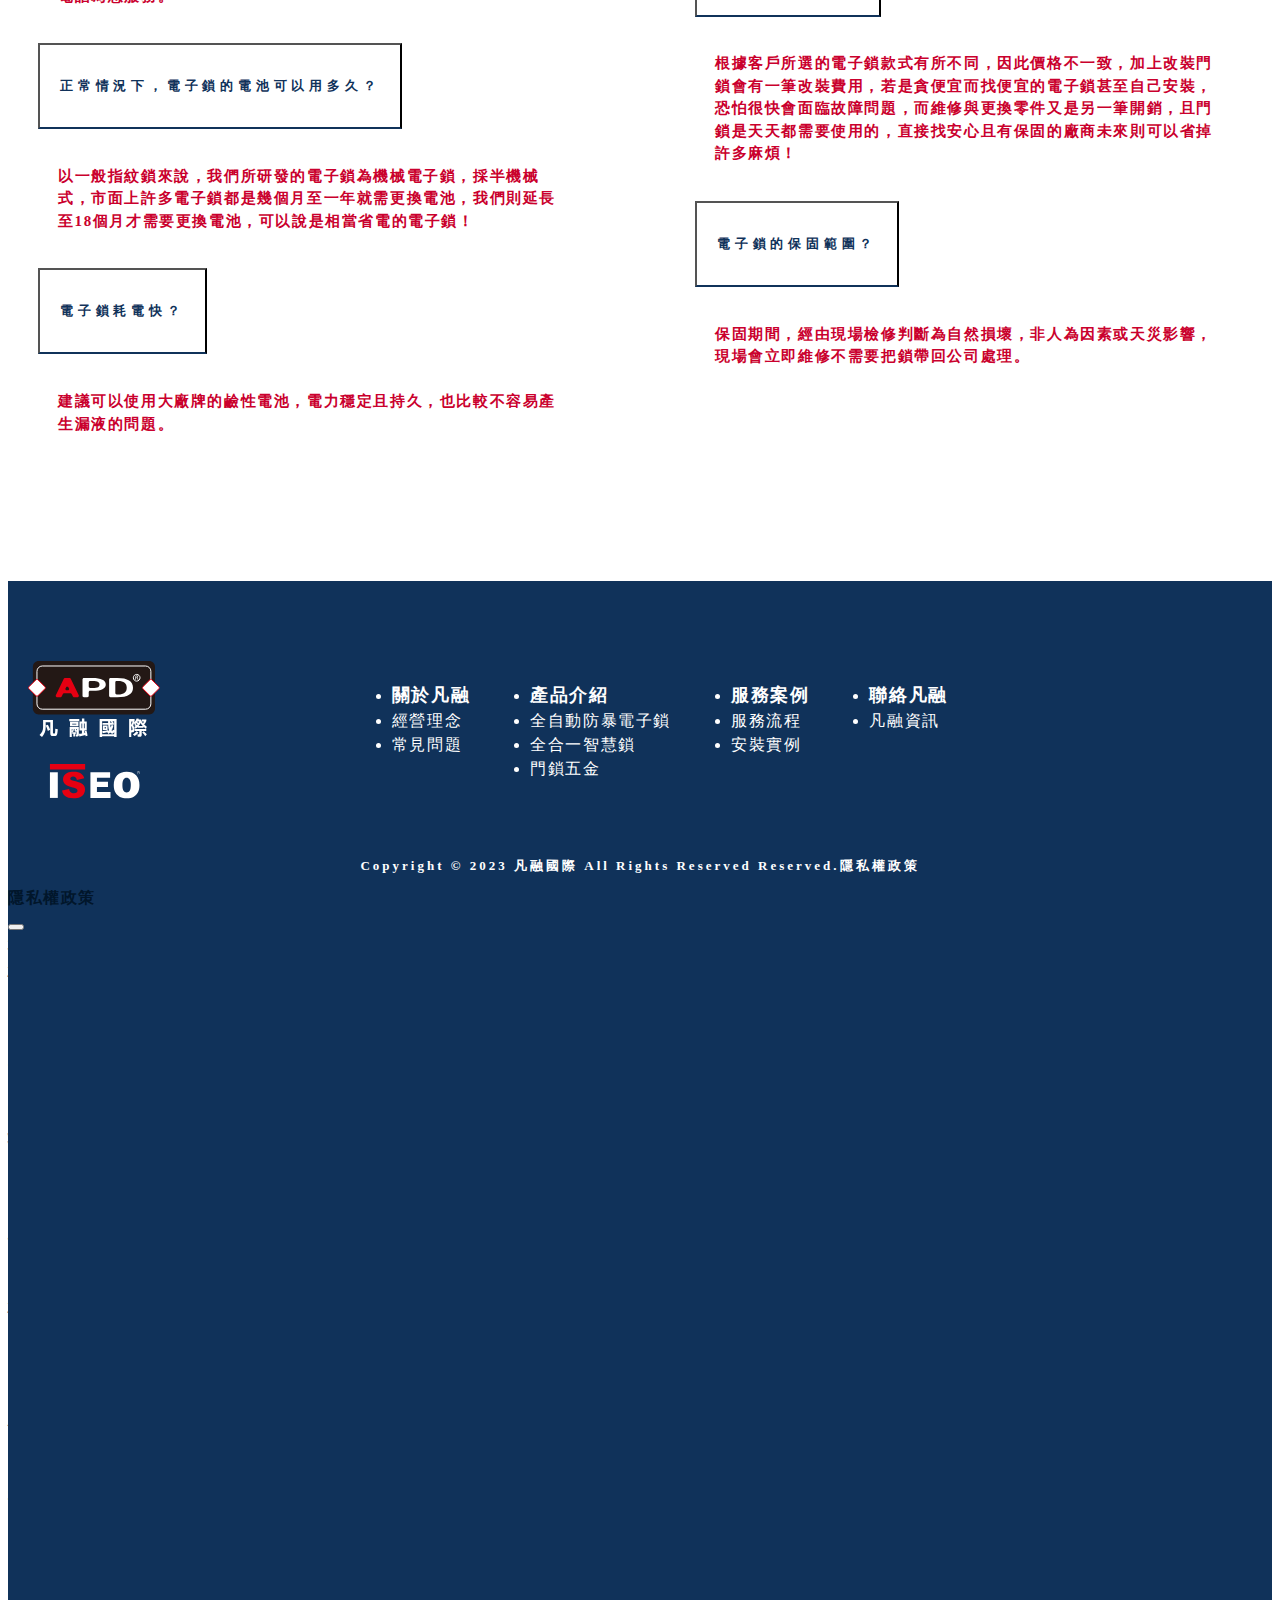
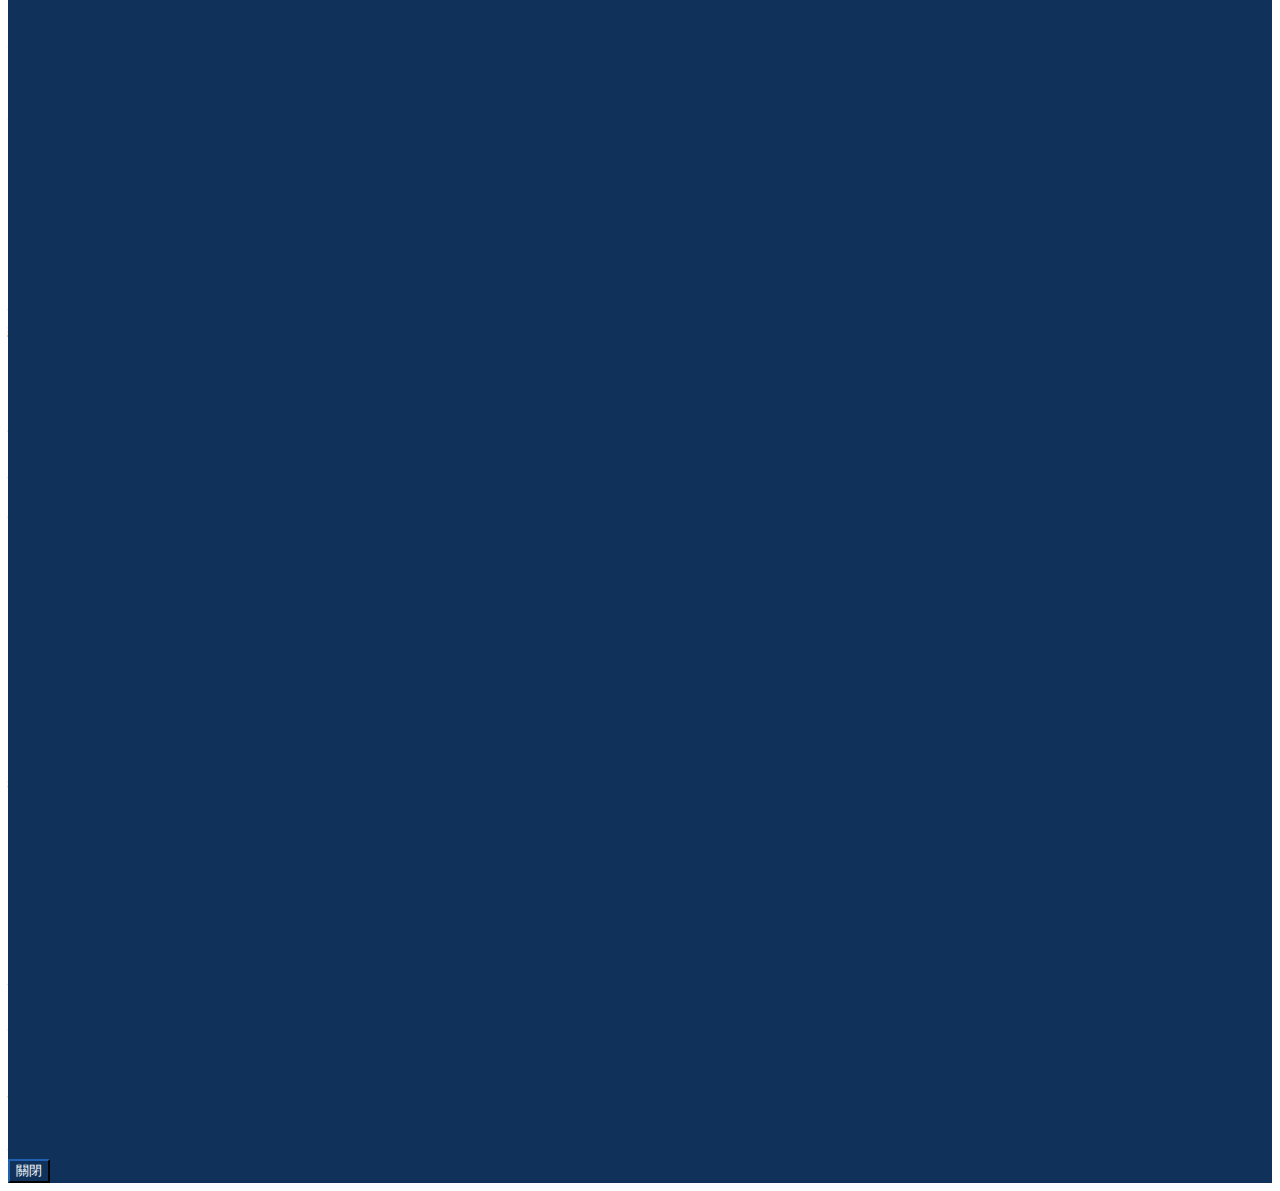
==== commit 25f913da: "1102" ====
--- a/fanrong_about.html
+++ b/fanrong_about.html
@@ -115,13 +115,13 @@
         <div class="about_block">
           <div class="about_img">
             <img src="./image/index_about_lg.png" alt="" class="about_lg_img" />
-            <div class="blue_block">
+            <!-- <div class="blue_block">
               <img
                 src="./image/index_about_sm.png"
                 alt=""
                 class="about_sm_img"
               />
-            </div>
+            </div> -->
           </div>
           <div class="about_content">
             <div class="about_title">
--- a/css/style.css
+++ b/css/style.css
@@ -150,7 +150,7 @@
   max-width: 1600px;
   margin: 100px auto;
   display: flex;
-  justify-content: space-between;
+  justify-content: space-around;
 }
 
 .about_img {
@@ -172,16 +172,17 @@
 
 .about_lg_img {
   width: 100%;
+  box-shadow: 30px 30px 0px 8px;
 }
 
 .about_sm_img {
-  width: 90%;
+  /* width: 90%;
   border: solid 22px #fff;
-  margin-left: -100px;
+  margin-left: -100px; */
   /* position: relative; */
   /* left: -3%; */
   /* margin: 50px; */
-  padding: -10px;
+  /* padding: -10px; */
 }
 
 .about_content {
@@ -411,8 +412,8 @@
   }
 
   .about_lg_img {
-    width: 60%;
-  }
+    width: 90%;
+}
 
   .contact_img {
     width: 90%;
@@ -428,7 +429,7 @@
     width: 250px;
   }
   .about_lg_img {
-    width: 50%;
+    width: 80%;
   }
   .contact_img {
     width: 80%;
@@ -466,7 +467,7 @@
     height: 300px;
   }
   .about_lg_img {
-    width: 65%;
+    width: 70%;
   }
   .blue_block  {
     width: 30%;
@@ -528,7 +529,7 @@
     z-index: 1;
   }
   .navbar-light .navbar-nav .nav-link {
-    color: #ffffff;
+    color: #ffffff !important;    
     text-align: center;
   }
 
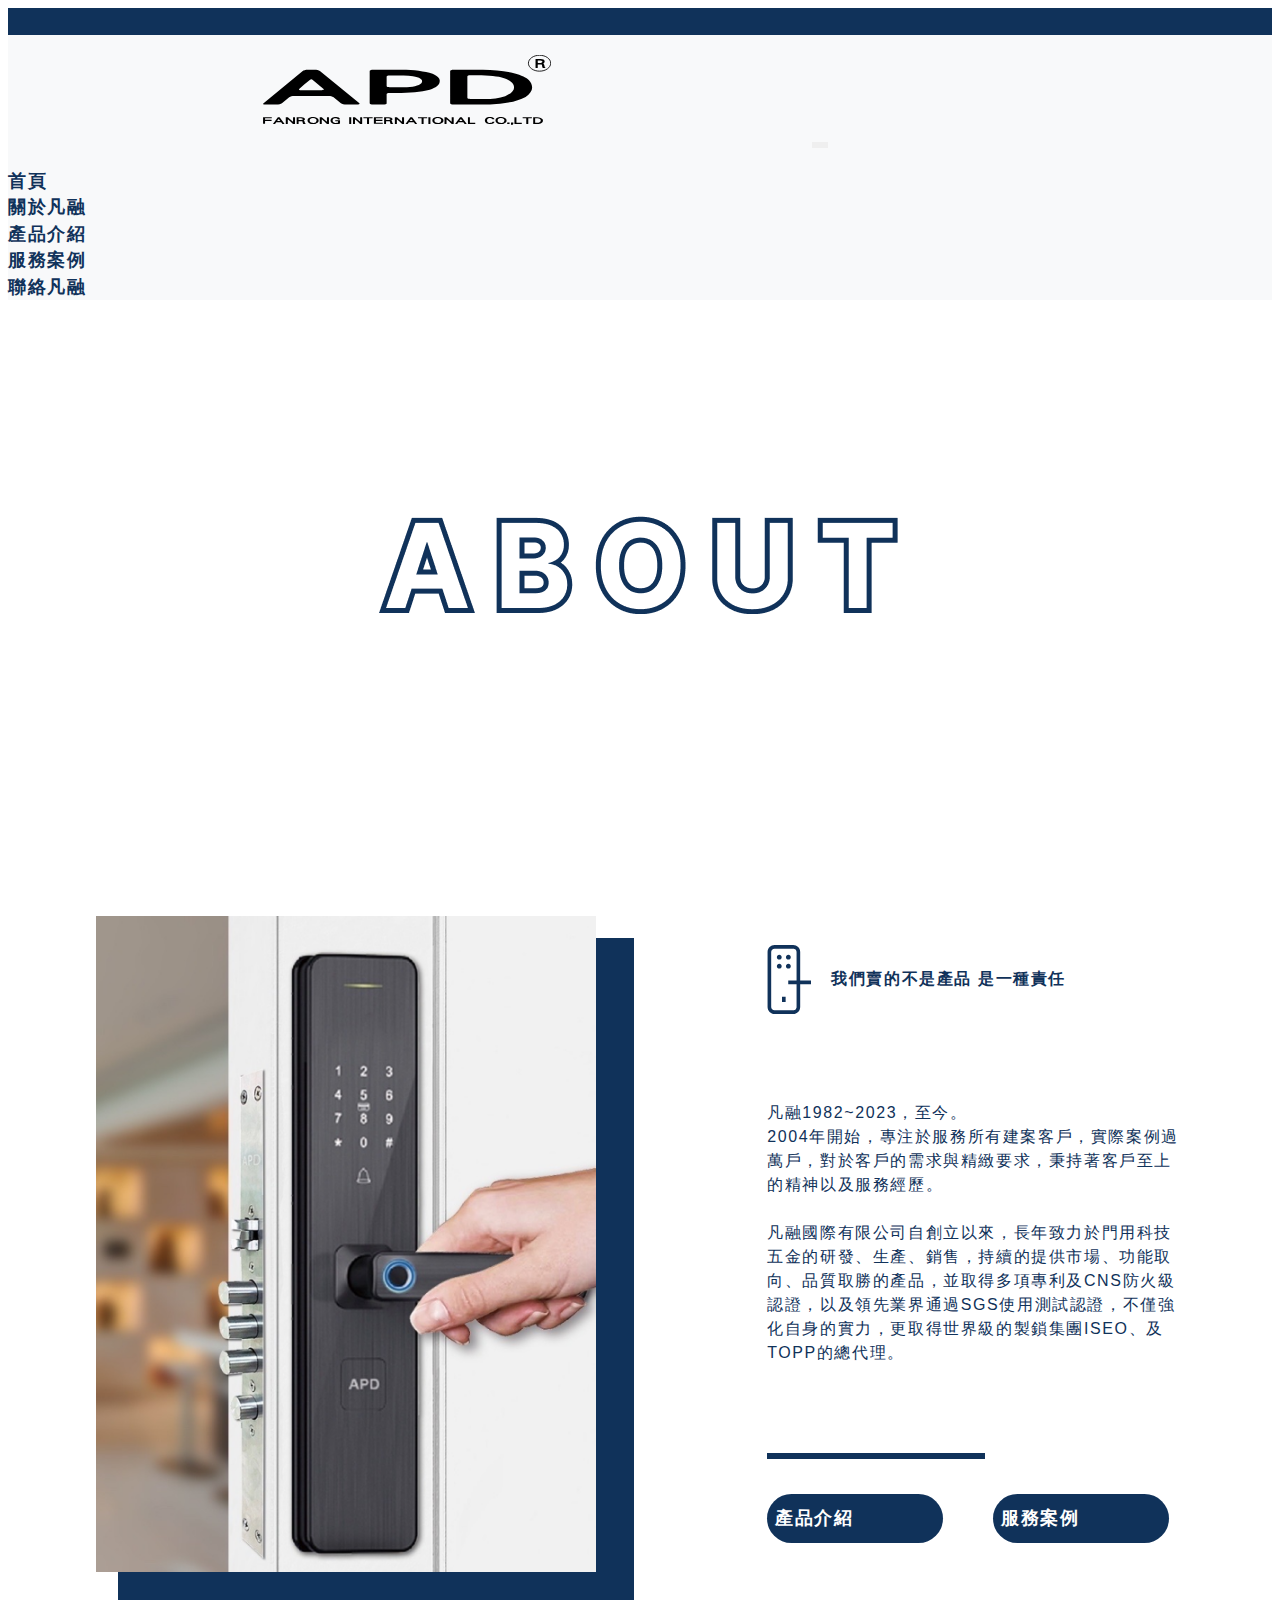
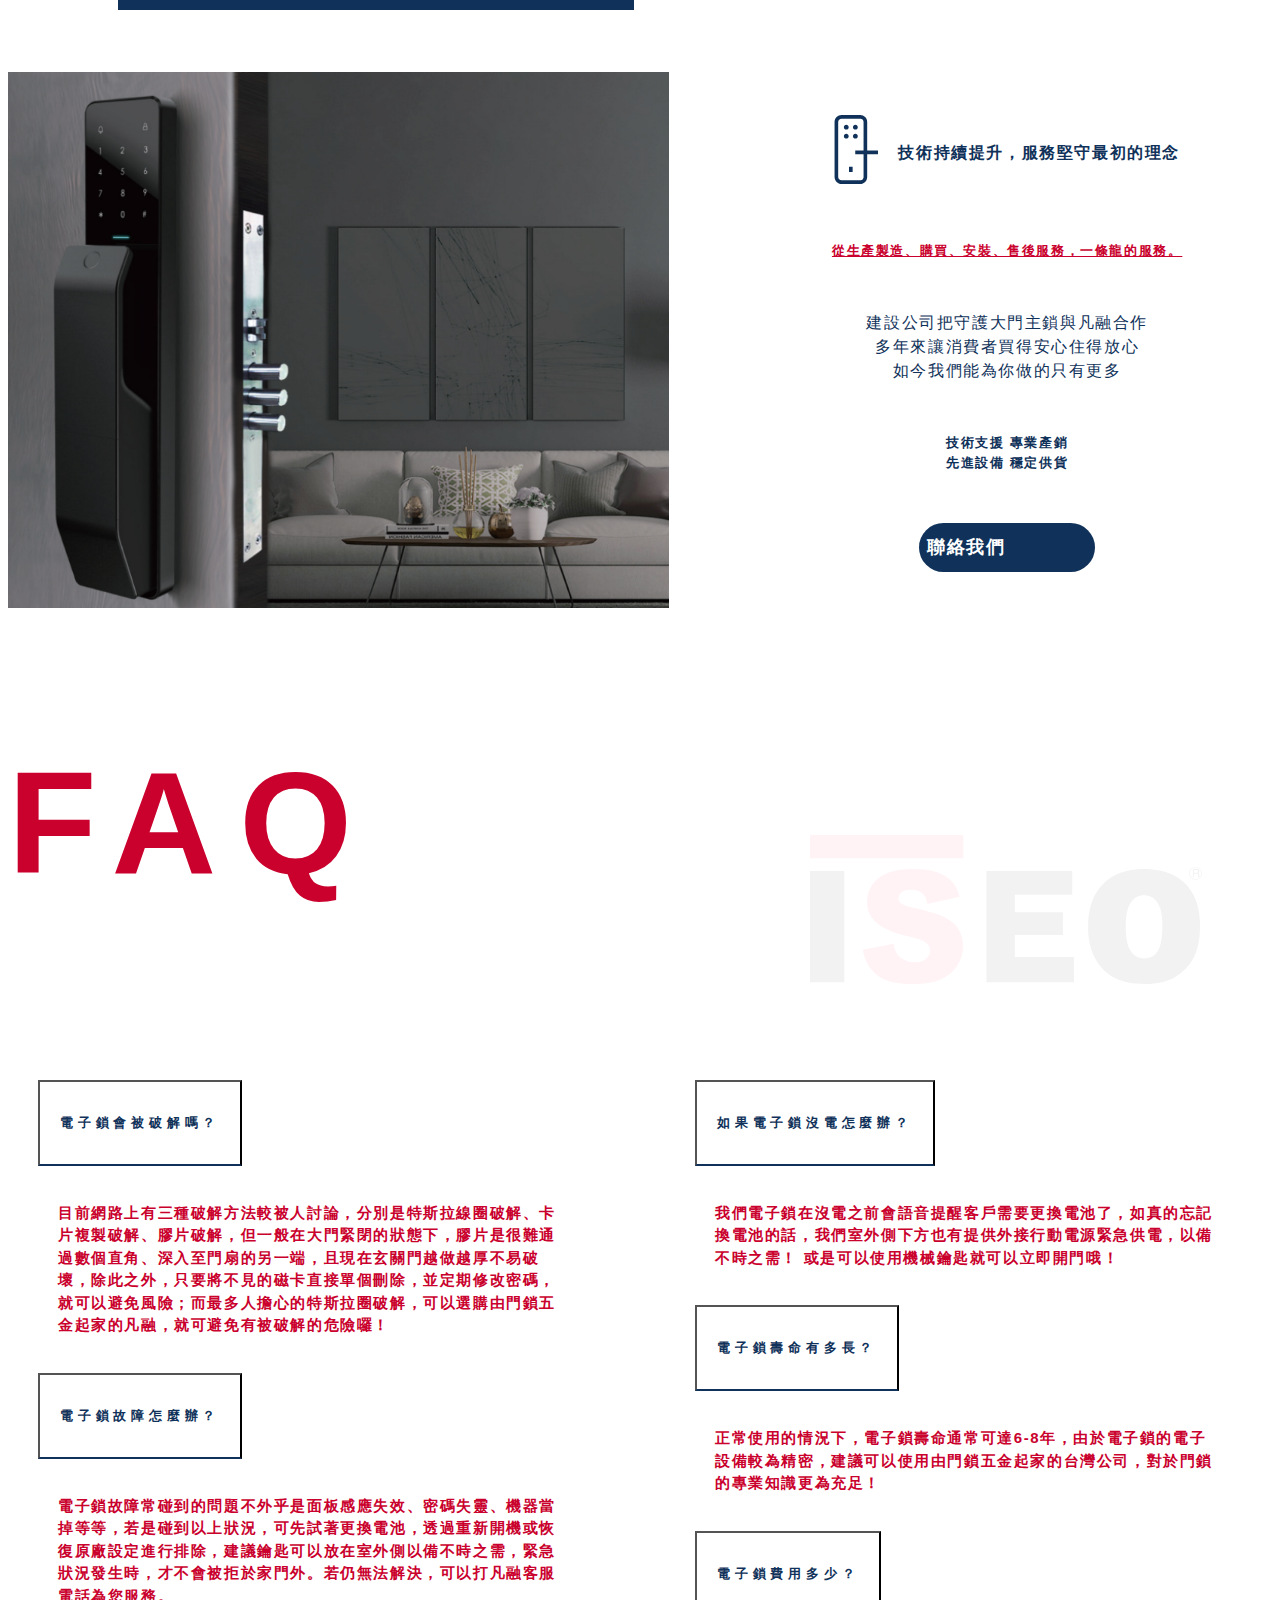
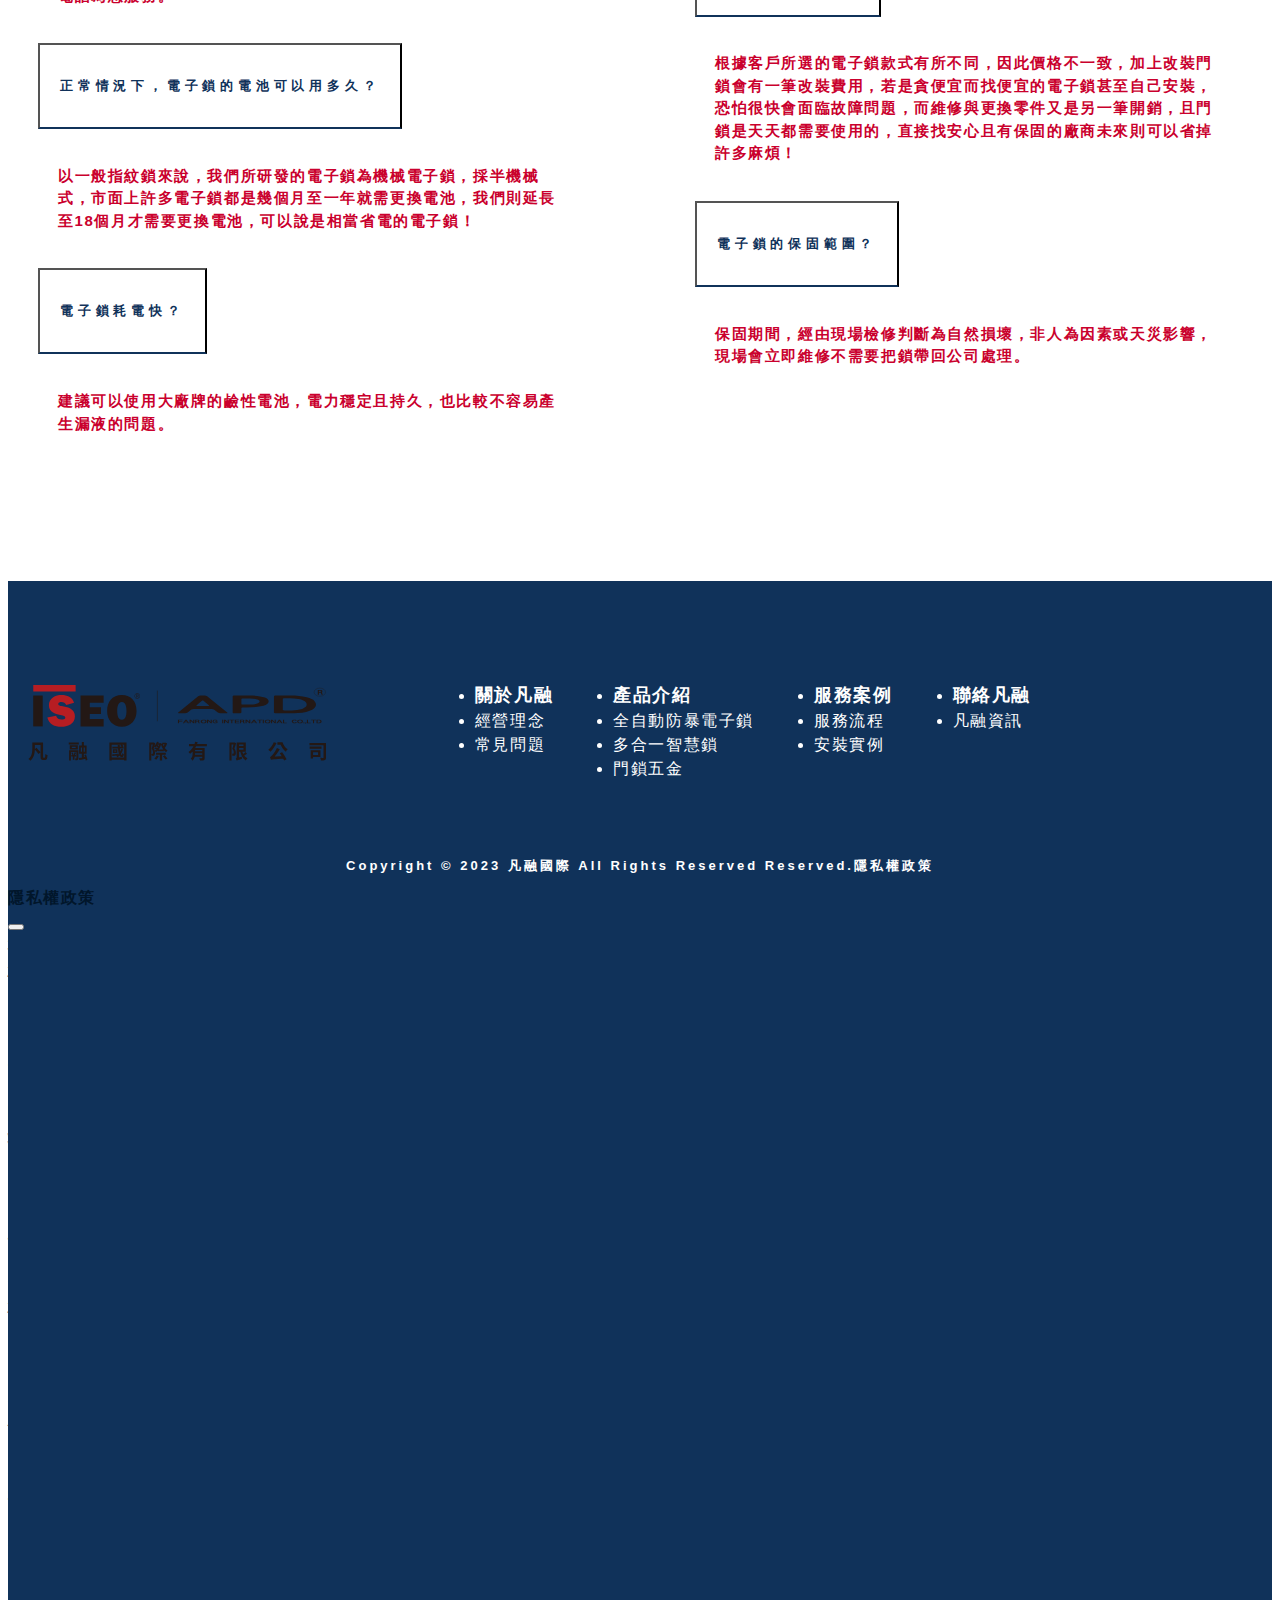
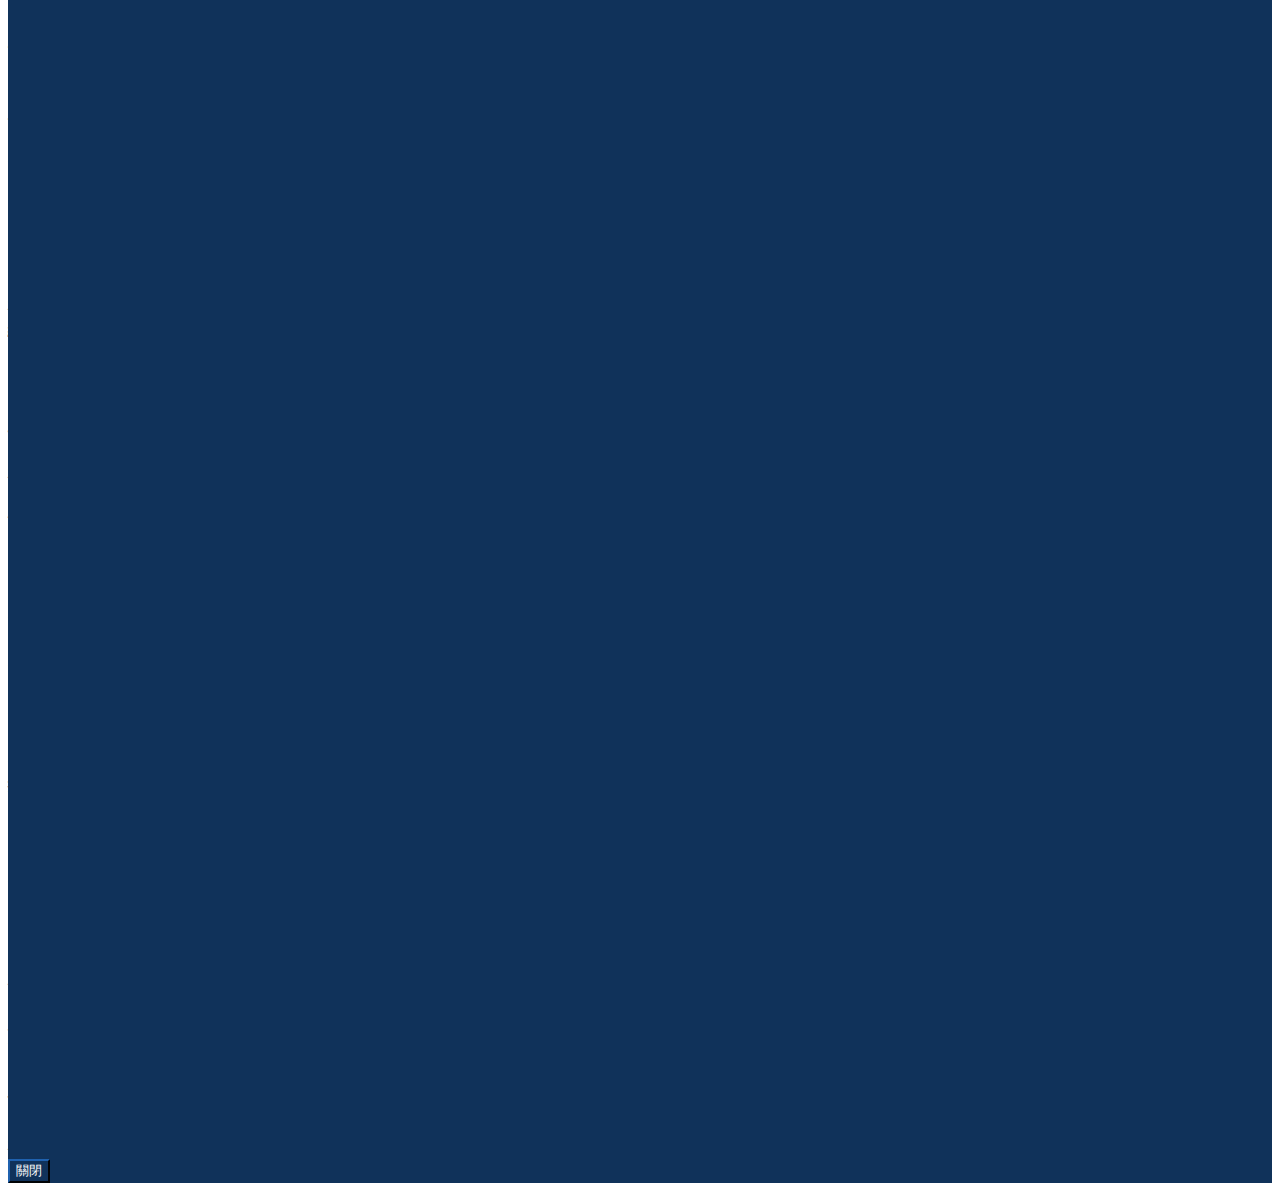
==== commit e3b23931: "11/28改logo" ====
--- a/fanrong_about.html
+++ b/fanrong_about.html
@@ -133,7 +133,7 @@
               <h4>我們賣的不是產品 是一種責任</h4>
             </div>
             <p>
-              凡融1982~2023，至今。<br />2004年開始，專注於服務所有建案客戶，實際案例過萬戶，對於客戶的需求與精緻要求，秉持著客戶至上的精神以及服務經歷。<br /><br />凡融國際有限公司自創立以來，長年致力於門用科技五金的研發、生產、銷售，持續的提供市場、能取向、品質取勝的產品，並取得多項專利及CNS防火級認證，以及領先業界通過SGS使用測試認證，不僅強化自身的實力，更取得世界級的製鎖集團ISEO、及TOPP的總代理。
+              凡融1982~2023，至今。<br />2004年開始，專注於服務所有建案客戶，實際案例過萬戶，對於客戶的需求與精緻要求，秉持著客戶至上的精神以及服務經歷。<br /><br />凡融國際有限公司自創立以來，長年致力於門用科技五金的研發、生產、銷售，持續的提供市場、功能取向、品質取勝的產品，並取得多項專利及CNS防火級認證，以及領先業界通過SGS使用測試認證，不僅強化自身的實力，更取得世界級的製鎖集團ISEO、及TOPP的總代理。
             </p>
             <div class="about_bottom">
               <div class="line_blue_md"></div>
@@ -420,7 +420,6 @@
           <a href="index.html">
             <img src="./image/logo_footer.svg" alt="" />
           </a>
-          <img src="./image/logo_footer2.svg" alt="" />
         </div>
 
         <div class="footer_allitem">
@@ -435,7 +434,7 @@
             <ul>
               <li><a href="fanrong_product.html">產品介紹</a></li>
               <li>全自動防暴電子鎖</li>
-              <li>全合一智慧鎖</li>
+              <li>多合一智慧鎖</li>
               <li>門鎖五金</li>
             </ul>
           </div>
--- a/css/style.css
+++ b/css/style.css
@@ -1,5 +1,5 @@
 body {
-  font-family: Helvetica, Arial,;
+  font-family: Helvetica, Arial;
   letter-spacing: 0.1rem;
   color: #10325a;
   line-height: 1.5;
@@ -74,6 +74,7 @@
 
 .logo_top {
   height: 70px;
+  width: 60%;
   margin: 20px;
 }
 
@@ -369,6 +370,10 @@
   margin: 20px;
 }
 
+.logo_footer img{
+  width: 300px;
+}
+
 .footer_allitem {
   display: flex;
   gap: 80px;
@@ -413,7 +418,7 @@
 
   .about_lg_img {
     width: 90%;
-}
+  }
 
   .contact_img {
     width: 90%;
@@ -441,7 +446,12 @@
   .logo_footer {
     flex-direction: row;
     gap: 20px;
-  }
+    justify-content: center;
+  }
+  .logo_footer img{
+    width: 200px;
+  }
+  
   .footer_media {
     margin: 20px;
     margin-bottom: 40px;
@@ -529,7 +539,7 @@
     z-index: 1;
   }
   .navbar-light .navbar-nav .nav-link {
-    color: #ffffff !important;    
+    color: #ffffff !important;
     text-align: center;
   }
 
@@ -589,9 +599,9 @@
     margin: 10px;
   }
 
-  .logo_footer img {
+  /* .logo_footer img {
     width: 100px;
-  }
+  } */
 
   .allbanner {
     margin-top: 80px;
